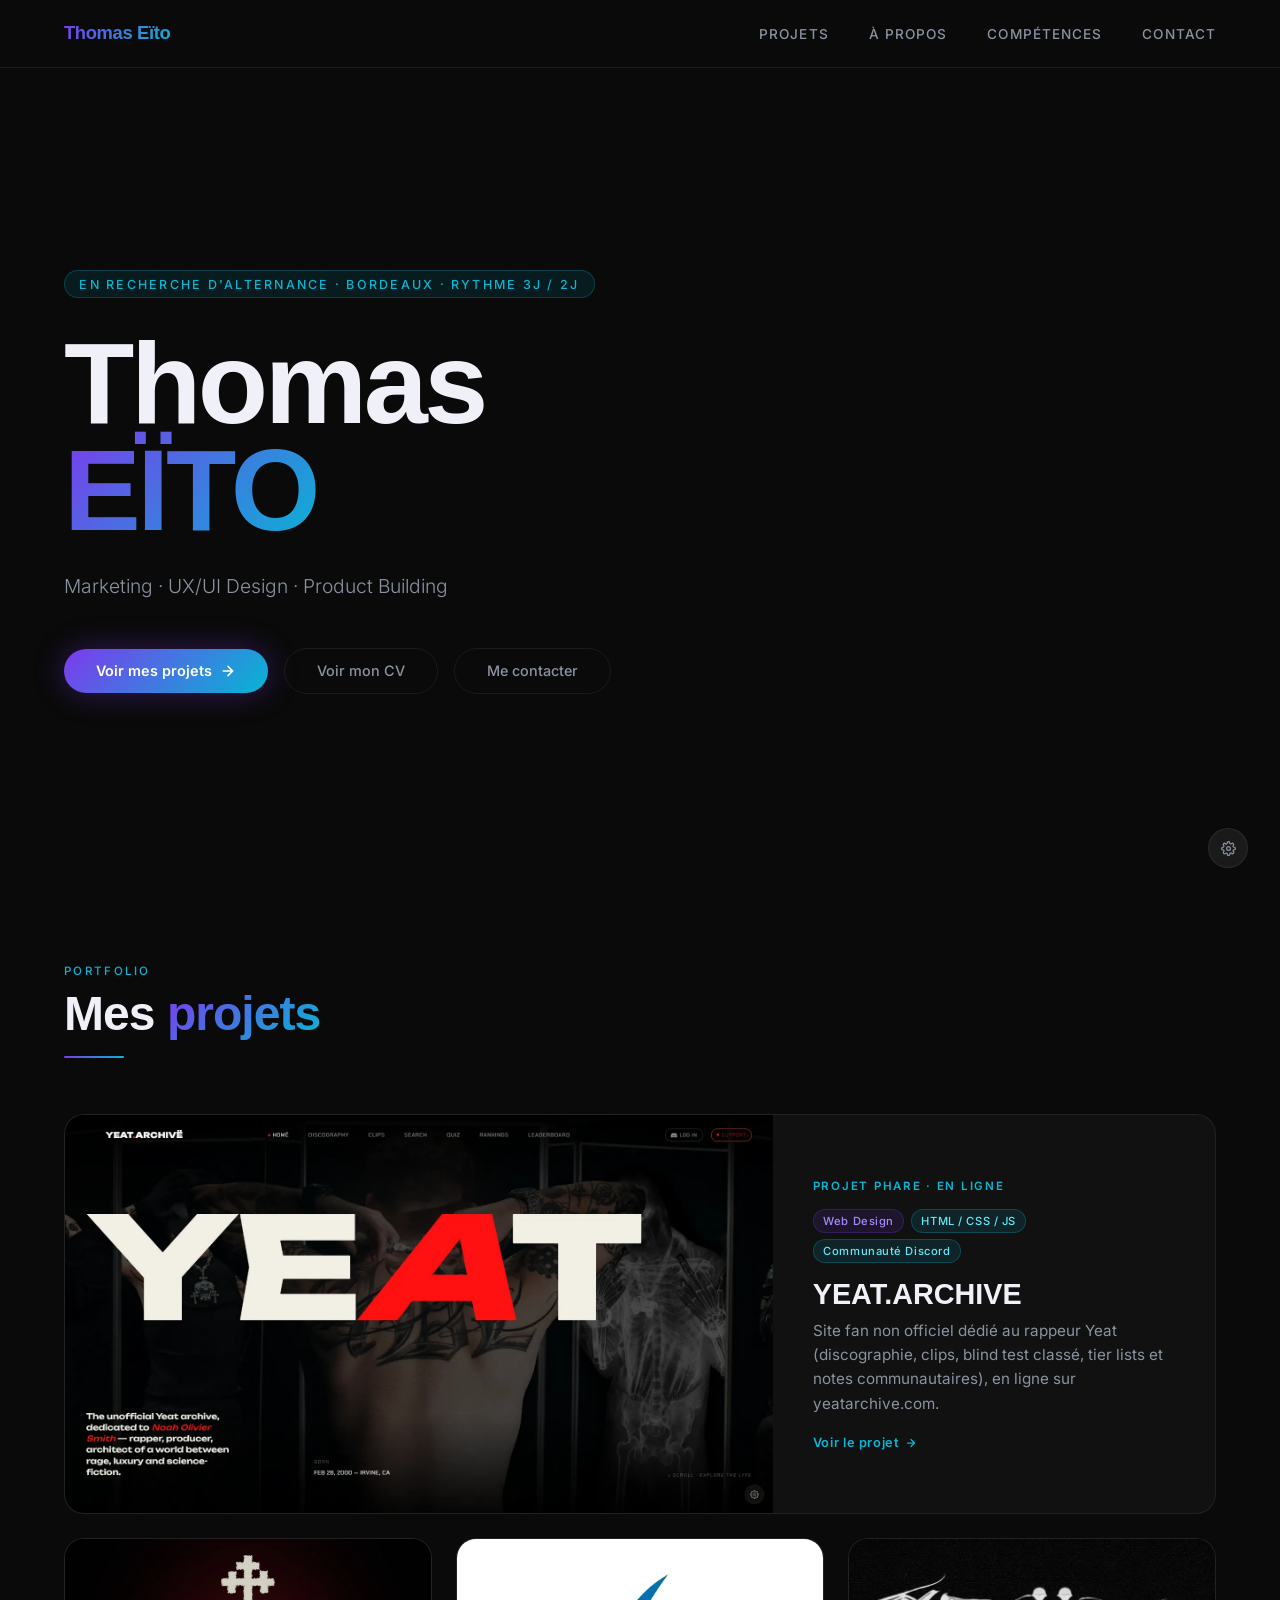
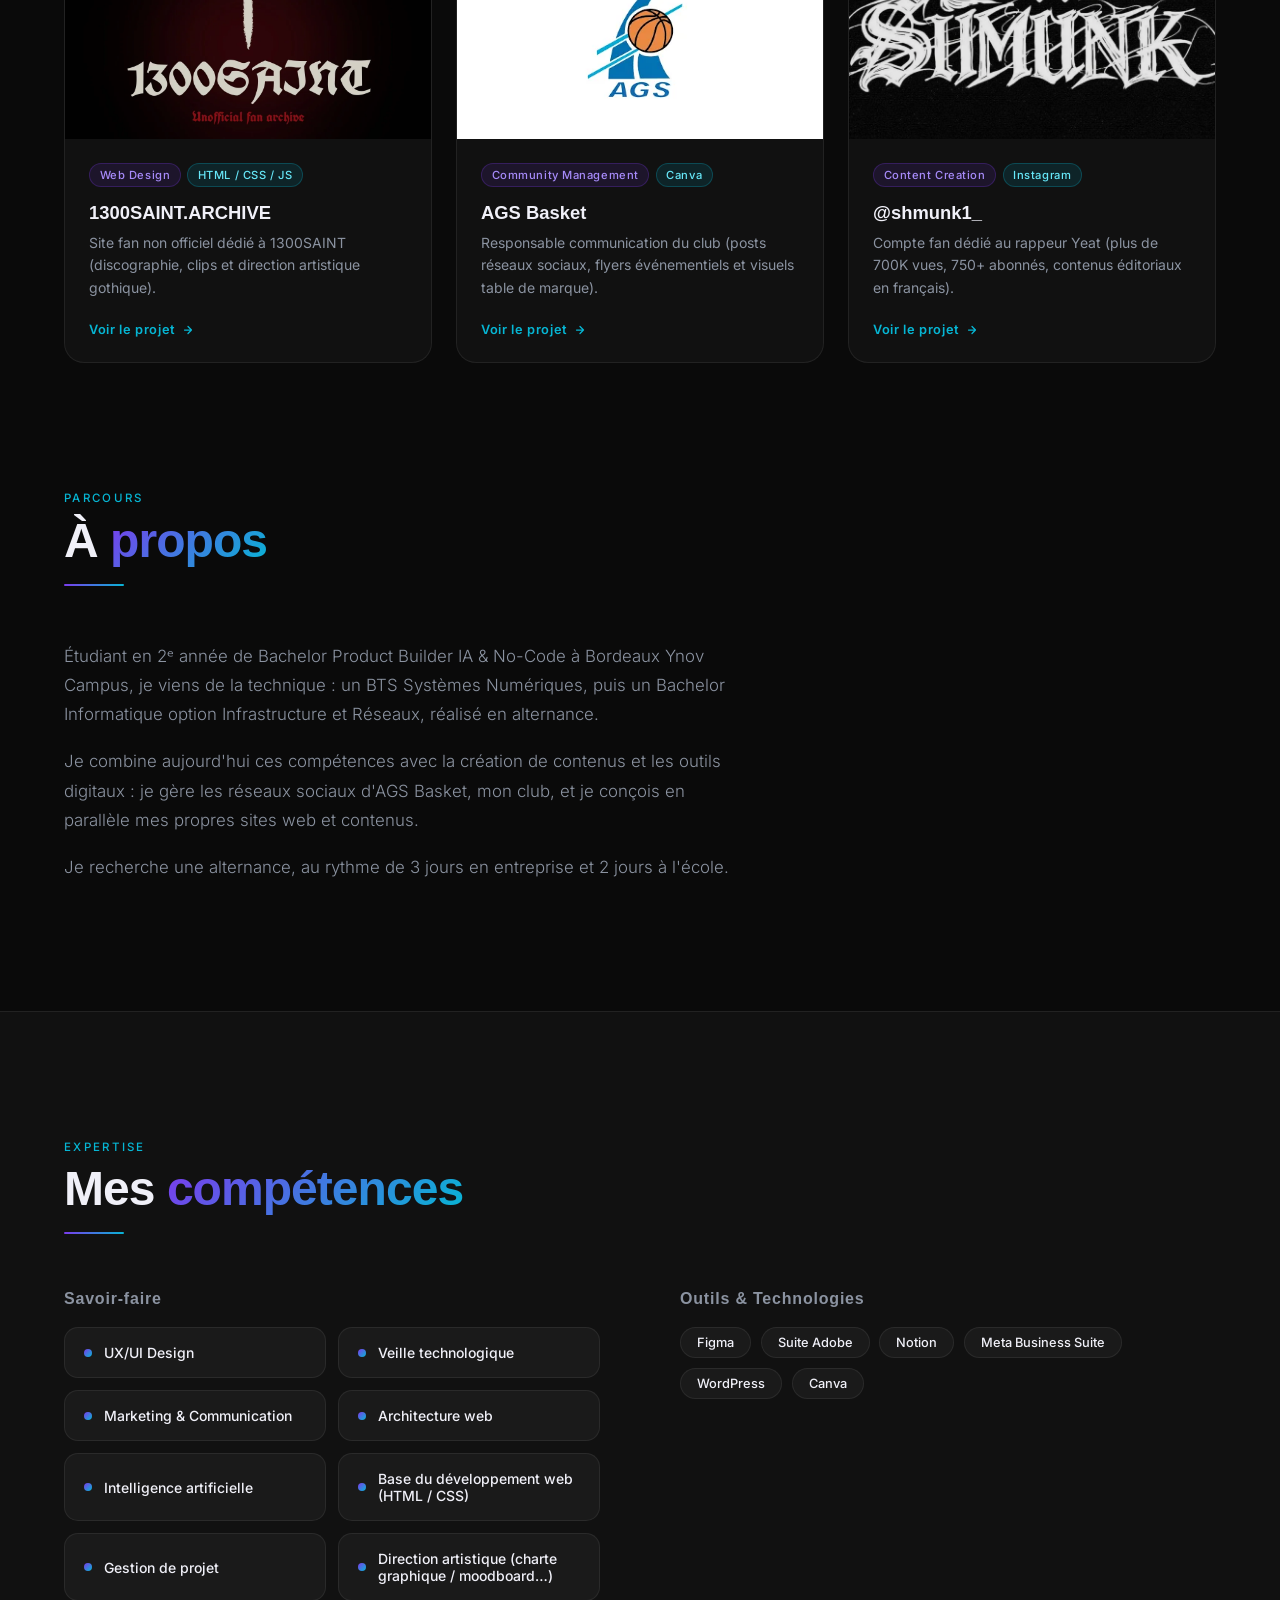
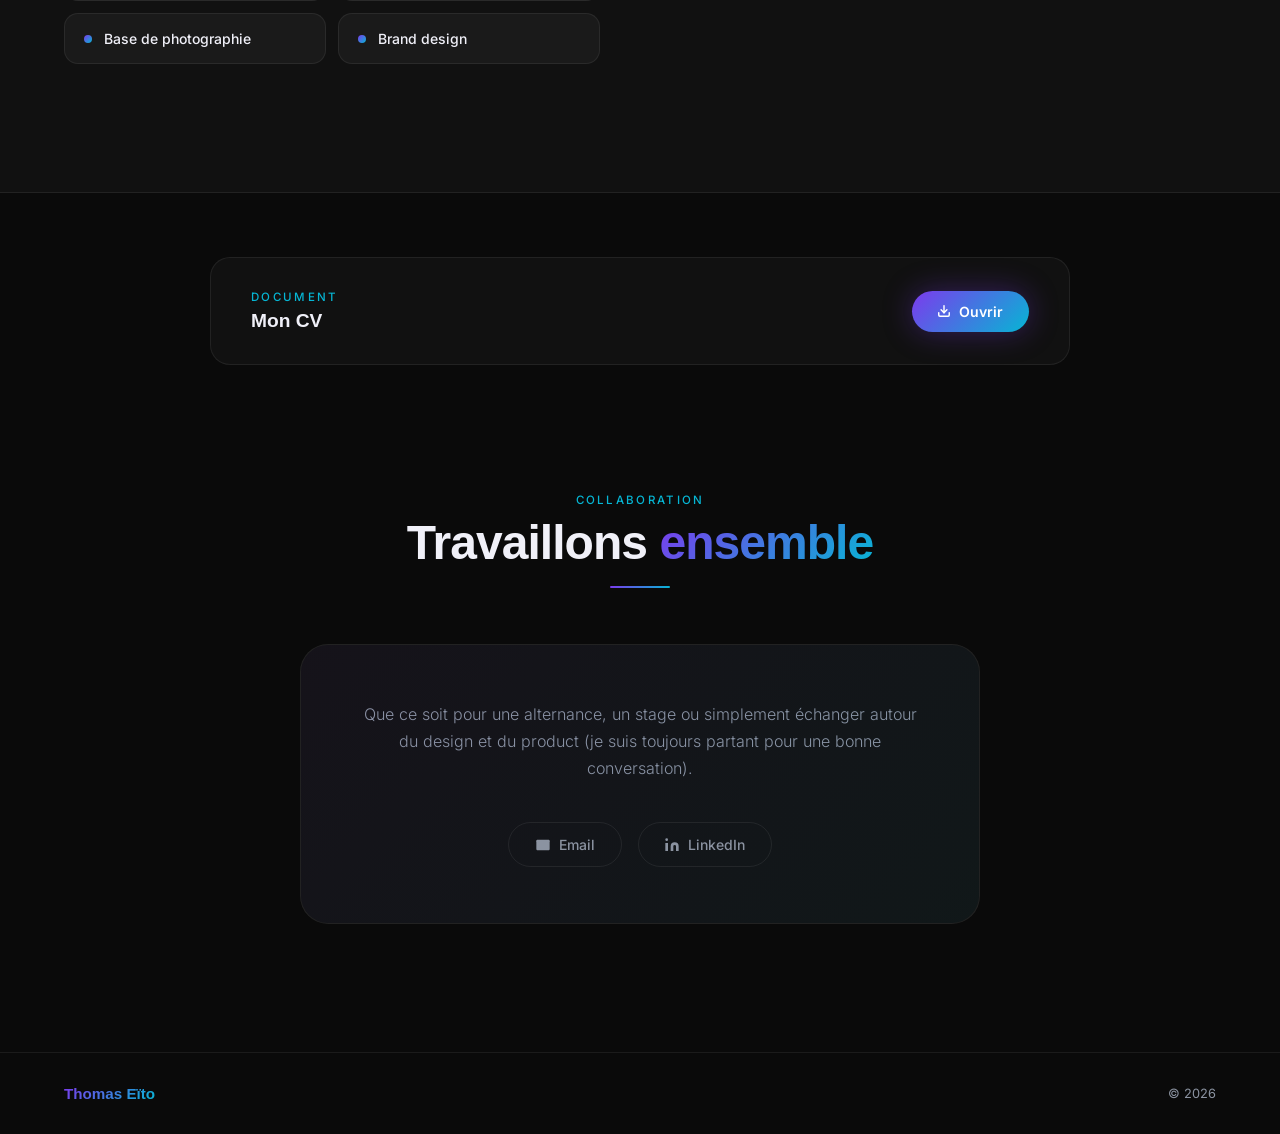
==== index.html @ 3e152b8e "Suppression du projet Studio Portraits Retire la page photographie, ses images, sa carte sur l'accue" ====
<!DOCTYPE html>
<html lang="fr">
<head>
  <meta charset="UTF-8" />
  <meta name="viewport" content="width=device-width, initial-scale=1.0" />
  <title>Thomas Eïto — Portfolio</title>
  <meta name="description" content="Portfolio de Thomas Eïto — Marketing, UX/UI Design & Product Building. Découvrez mes projets web, création de contenu et community management." />
  <link rel="canonical" href="https://shmunk1.github.io/portfolio/" />
  <meta property="og:type" content="website" />
  <meta property="og:locale" content="fr_FR" />
  <meta property="og:site_name" content="Thomas Eïto — Portfolio" />
  <meta property="og:title" content="Thomas Eïto — Portfolio" />
  <meta property="og:description" content="Portfolio de Thomas Eïto — Marketing, UX/UI Design & Product Building. Découvrez mes projets web, création de contenu et community management." />
  <meta property="og:url" content="https://shmunk1.github.io/portfolio/" />
  <meta property="og:image" content="https://shmunk1.github.io/portfolio/images/og.jpg" />
  <meta name="twitter:card" content="summary_large_image" />
  <link rel="icon" type="image/svg+xml" href="favicon.svg" />
  <link rel="stylesheet" href="css/style.css" />
  <link rel="stylesheet" href="css/home.css" />
  <script>(function(d){d.classList.add('js');try{if(JSON.parse(localStorage.getItem('portfolio-prefs')||'{}').light)d.classList.add('light')}catch(e){}})(document.documentElement)</script>
  <script src="js/main.js" defer></script>
</head>
<body>

  <nav>
    <a href="#hero" class="nav-logo">Thomas Eïto</a>
    <ul class="nav-links">
      <li><a href="#projects">Projets</a></li>
      <li><a href="#about">À propos</a></li>
      <li><a href="#skills">Compétences</a></li>
      <li><a href="#contact">Contact</a></li>
    </ul>
  </nav>

  <main>

    <!-- Hero -->
    <section id="hero">
      <div class="hero-tag">En recherche d'alternance · Bordeaux · rythme 3j / 2j</div>
      <h1 class="hero-name">Thomas<br/><span>EÏTO</span></h1>
      <p class="hero-desc">
        Marketing · UX/UI Design · Product Building
      </p>
      <div class="hero-cta">
        <a href="#projects" class="btn-primary">
          Voir mes projets
          <svg width="16" height="16" viewBox="0 0 24 24" fill="none" stroke="currentColor" stroke-width="2.5" stroke-linecap="round" stroke-linejoin="round"><path d="M5 12h14M12 5l7 7-7 7"/></svg>
        </a>
        <a href="docs/CV.pdf" target="_blank" rel="noopener" class="btn-ghost">Voir mon CV</a>
        <a href="#contact" class="btn-ghost">Me contacter</a>
      </div>
    </section>

    <!-- Projets -->
    <section id="projects">
      <div class="reveal"><p class="section-label">Portfolio</p></div>
      <div class="reveal reveal-delay-1"><h2 class="section-title">Mes <span>projets</span></h2></div>
      <div class="reveal reveal-delay-2"><div class="section-divider"></div></div>
      <div class="projects-grid">
        <div class="reveal featured">
          <div class="project-card">
            <a href="yeat-archive.html" class="card-full-link" aria-label="Voir YEAT.ARCHIVE"></a>
            <div class="project-thumb">
              <video src="images/yeat.archive/accueil.mp4?v=2" poster="images/yeat.archive/site-web.webp" width="1600" height="900" muted loop playsinline preload="none" aria-label="Démo du site YEAT.ARCHIVE"></video>
              <div class="project-overlay"></div>
            </div>
            <div class="project-body">
              <p class="featured-label">Projet phare · en ligne</p>
              <div class="project-tags">
                <span class="tag">Web Design</span>
                <span class="tag cyan">HTML / CSS / JS</span>
                <span class="tag cyan">Communauté Discord</span>
              </div>
              <h3 class="project-name">YEAT.ARCHIVE</h3>
              <p class="project-desc">Site fan non officiel dédié au rappeur Yeat (discographie, clips, blind test classé, tier lists et notes communautaires), en ligne sur yeatarchive.com.</p>
              <span class="project-link">
                Voir le projet
                <svg width="12" height="12" viewBox="0 0 24 24"><path d="M5 12h14M12 5l7 7-7 7" fill="none" stroke="currentColor" stroke-width="2.5" stroke-linecap="round" stroke-linejoin="round"/></svg>
              </span>
            </div>
          </div>
        </div>

        <div class="reveal reveal-delay-1">
          <div class="project-card">
            <a href="saint-archive.html" class="card-full-link" aria-label="Voir 1300SAINT.ARCHIVE"></a>
            <div class="project-thumb">
              <img src="images/saint.archive/site-web.webp" width="1200" height="630" alt="Aperçu du site 1300SAINT.ARCHIVE" />
              <div class="project-overlay"></div>
            </div>
            <div class="project-body">
              <div class="project-tags">
                <span class="tag">Web Design</span>
                <span class="tag cyan">HTML / CSS / JS</span>
              </div>
              <h3 class="project-name">1300SAINT.ARCHIVE</h3>
              <p class="project-desc">Site fan non officiel dédié à 1300SAINT (discographie, clips et direction artistique gothique).</p>
              <span class="project-link">
                Voir le projet
                <svg width="12" height="12" viewBox="0 0 24 24"><path d="M5 12h14M12 5l7 7-7 7" fill="none" stroke="currentColor" stroke-width="2.5" stroke-linecap="round" stroke-linejoin="round"/></svg>
              </span>
            </div>
          </div>
        </div>

        <div class="reveal reveal-delay-2">
          <div class="project-card">
            <a href="ags-basket.html" class="card-full-link" aria-label="Voir AGS Basket"></a>
            <div class="project-thumb logo">
              <img src="images/ags/logo.webp" width="225" height="225" alt="Logo du club AGS Basket" />
              <div class="project-overlay"></div>
            </div>
            <div class="project-body">
              <div class="project-tags">
                <span class="tag">Community Management</span>
                <span class="tag cyan">Canva</span>
              </div>
              <h3 class="project-name">AGS Basket</h3>
              <p class="project-desc">Responsable communication du club (posts réseaux sociaux, flyers événementiels et visuels table de marque).</p>
              <span class="project-link">
                Voir le projet
                <svg width="12" height="12" viewBox="0 0 24 24"><path d="M5 12h14M12 5l7 7-7 7" fill="none" stroke="currentColor" stroke-width="2.5" stroke-linecap="round" stroke-linejoin="round"/></svg>
              </span>
            </div>
          </div>
        </div>

        <div class="reveal reveal-delay-3">
          <div class="project-card">
            <a href="yeat-insta.html" class="card-full-link" aria-label="Voir @shmunk1_"></a>
            <div class="project-thumb">
              <img src="images/yeat-insta/logo.webp" width="758" height="758" alt="Logo du compte Instagram @shmunk1_" />
              <div class="project-overlay"></div>
            </div>
            <div class="project-body">
              <div class="project-tags">
                <span class="tag">Content Creation</span>
                <span class="tag cyan">Instagram</span>
              </div>
              <h3 class="project-name">@shmunk1_</h3>
              <p class="project-desc">Compte fan dédié au rappeur Yeat (plus de 700K vues, 750+ abonnés, contenus éditoriaux en français).</p>
              <span class="project-link">
                Voir le projet
                <svg width="12" height="12" viewBox="0 0 24 24"><path d="M5 12h14M12 5l7 7-7 7" fill="none" stroke="currentColor" stroke-width="2.5" stroke-linecap="round" stroke-linejoin="round"/></svg>
              </span>
            </div>
          </div>
        </div>

      </div>
    </section>

    <!-- À propos -->
    <section id="about">
      <div class="reveal"><p class="section-label">Parcours</p></div>
      <div class="reveal reveal-delay-1"><h2 class="section-title">À <span>propos</span></h2></div>
      <div class="reveal reveal-delay-2"><div class="section-divider"></div></div>
      <div class="about-text reveal reveal-delay-2">
        <p>Étudiant en 2ᵉ année de Bachelor Product Builder IA & No-Code à Bordeaux Ynov Campus, je viens de la technique : un BTS Systèmes Numériques, puis un Bachelor Informatique option Infrastructure et Réseaux, réalisé en alternance.</p>
        <p>Je combine aujourd'hui ces compétences avec la création de contenus et les outils digitaux : je gère les réseaux sociaux d'AGS Basket, mon club, et je conçois en parallèle mes propres sites web et contenus.</p>
        <p>Je recherche une alternance, au rythme de 3 jours en entreprise et 2 jours à l'école.</p>
      </div>
    </section>

    <!-- Compétences -->
    <section id="skills">
      <div class="reveal"><p class="section-label">Expertise</p></div>
      <div class="reveal reveal-delay-1"><h2 class="section-title">Mes <span>compétences</span></h2></div>
      <div class="reveal reveal-delay-2"><div class="section-divider"></div></div>
      <div class="skills-wrap">

        <div class="reveal reveal-delay-1">
          <p class="skills-group-title">Savoir-faire</p>
          <div class="skill-cards">
            <div class="skill-card"><div class="skill-card-dot"></div><span class="skill-card-name">UX/UI Design</span></div>
            <div class="skill-card"><div class="skill-card-dot"></div><span class="skill-card-name">Veille technologique</span></div>
            <div class="skill-card"><div class="skill-card-dot"></div><span class="skill-card-name">Marketing & Communication</span></div>
            <div class="skill-card"><div class="skill-card-dot"></div><span class="skill-card-name">Architecture web</span></div>
            <div class="skill-card"><div class="skill-card-dot"></div><span class="skill-card-name">Intelligence artificielle</span></div>
            <div class="skill-card"><div class="skill-card-dot"></div><span class="skill-card-name">Base du développement web (HTML / CSS)</span></div>
            <div class="skill-card"><div class="skill-card-dot"></div><span class="skill-card-name">Gestion de projet</span></div>
            <div class="skill-card"><div class="skill-card-dot"></div><span class="skill-card-name">Direction artistique (charte graphique / moodboard…)</span></div>
            <div class="skill-card"><div class="skill-card-dot"></div><span class="skill-card-name">Base de photographie</span></div>
            <div class="skill-card"><div class="skill-card-dot"></div><span class="skill-card-name">Brand design</span></div>
          </div>
        </div>

        <div class="reveal reveal-delay-2">
          <p class="skills-group-title">Outils & Technologies</p>
          <div class="chips">
            <span class="chip">Figma</span>
            <span class="chip">Suite Adobe</span>
            <span class="chip">Notion</span>
            <span class="chip">Meta Business Suite</span>
            <span class="chip">WordPress</span>
            <span class="chip">Canva</span>
          </div>
        </div>

      </div>
    </section>

    <!-- CV -->
    <section id="cv">
      <div class="cv-card reveal">
        <div>
          <p class="section-label">Document</p>
          <h2>Mon CV</h2>
        </div>
        <a href="docs/CV.pdf" target="_blank" rel="noopener" class="btn-primary">
          <svg width="14" height="14" viewBox="0 0 24 24" fill="none" stroke="currentColor" stroke-width="2.5" stroke-linecap="round" stroke-linejoin="round"><path d="M21 15v4a2 2 0 0 1-2 2H5a2 2 0 0 1-2-2v-4"/><polyline points="7 10 12 15 17 10"/><line x1="12" y1="15" x2="12" y2="3"/></svg>
          Ouvrir
        </a>
      </div>
    </section>

    <!-- Contact -->
    <section id="contact">
      <div class="reveal"><p class="section-label">Collaboration</p></div>
      <div class="reveal reveal-delay-1"><h2 class="section-title">Travaillons <span>ensemble</span></h2></div>
      <div class="reveal reveal-delay-2"><div class="section-divider"></div></div>
      <div class="contact-card reveal reveal-delay-3">
        <p class="contact-subtitle">
          Que ce soit pour une alternance, un stage ou simplement échanger autour du design et du product (je suis toujours partant pour une bonne conversation).
        </p>
        <div class="contact-links">
          <a href="mailto:thomaseito@hotmail.com" class="contact-link">
            <svg viewBox="0 0 24 24"><path d="M4 4h16c1.1 0 2 .9 2 2v12c0 1.1-.9 2-2 2H4c-1.1 0-2-.9-2-2V6c0-1.1.9-2 2-2z"/><polyline points="22,6 12,13 2,6" fill="none" stroke="currentColor" stroke-width="1.5"/></svg>
            Email
          </a>
          <a href="https://www.linkedin.com/in/thomas-e%C3%AFto-2b0ab3396/" target="_blank" class="contact-link">
            <svg viewBox="0 0 24 24"><path d="M16 8a6 6 0 016 6v7h-4v-7a2 2 0 00-2-2 2 2 0 00-2 2v7h-4v-7a6 6 0 016-6zM2 9h4v12H2z"/><circle cx="4" cy="4" r="2"/></svg>
            LinkedIn
          </a>
        </div>
      </div>
    </section>

  </main>

  <footer>
    <span class="footer-logo">Thomas Eïto</span>
    <p>© 2026</p>
  </footer>

</body>
</html>
---- css/style.css ----
/* Styles partagés par toutes les pages */

@font-face { font-family: 'Inter'; src: url(../fonts/inter-latin.woff2) format('woff2'); font-weight: 100 900; font-display: swap; }
@font-face { font-family: 'Syne'; src: url(../fonts/syne-latin.woff2) format('woff2'); font-weight: 400 800; font-display: swap; }

/* ── Base ─────────────────────────────────────── */
*, *::before, *::after { box-sizing: border-box; margin: 0; padding: 0; }

:root {
  --bg:      #0a0a0a;
  --surface: #111111;
  --surface2:#1a1a1a;
  --border:  rgba(255,255,255,0.07);
  --text:    #f0f0f8;
  --muted:   #8b93a1;
  --accent1: #7c3aed;
  --accent2: #06b6d4;
  --tag1:    #a78bfa;
  --tag2:    #67e8f9;
  --grad:    linear-gradient(135deg, #7c3aed, #06b6d4);
}
html.light {
  --bg: #f4f4fc; --surface: #ffffff; --surface2: #ebebf5;
  --border: rgba(0,0,0,0.09); --text: #0d0d1a; --muted: #5a6272;
  --accent2: #0e7490; --tag1: #6d28d9; --tag2: #0e7490;
}

html { scroll-behavior: smooth; }
body {
  font-family: 'Inter', sans-serif;
  background: var(--bg);
  color: var(--text);
  overflow-x: hidden;
  animation: pageIn 0.4s cubic-bezier(0.23,1,0.32,1) both;
}
main { position: relative; z-index: 1; }
:focus-visible { outline: 2px solid var(--accent2); outline-offset: 3px; }

.nav-logo, .footer-logo, .stat-value, .hero-name span, .section-title span, .project-title span {
  background: var(--grad); -webkit-background-clip: text;
  -webkit-text-fill-color: transparent; background-clip: text;
}

/* ── Curseur personnalisé (souris uniquement, activé par main.js) ── */
html.cursor-on, html.cursor-on * { cursor: none !important; }
#cursor { position: fixed; top: 0; left: 0; z-index: 9999; pointer-events: none; mix-blend-mode: difference; }
#cursor .dot { width: 8px; height: 8px; background: #fff; border-radius: 50%; position: absolute; transform: translate(-50%,-50%); }
#cursor .ring { width: 36px; height: 36px; border: 1.5px solid rgba(255,255,255,0.6); border-radius: 50%; position: absolute; transform: translate(-50%,-50%); transition: width .3s, height .3s, opacity .3s; }
body.cursor-hover #cursor .ring { width: 56px; height: 56px; opacity: 0.5; }
html.light #cursor { mix-blend-mode: normal; }
html.light #cursor .dot { background: #0d0d1a; }
html.light #cursor .ring { border-color: rgba(0,0,0,0.45); }

/* ── Nav ──────────────────────────────────────── */
nav {
  position: fixed; top: 0; left: 0; right: 0; z-index: 100;
  display: flex; align-items: center; justify-content: space-between;
  padding: 1.4rem 4rem;
  backdrop-filter: blur(20px);
  background: rgba(10,10,10,0.7);
  border-bottom: 1px solid var(--border);
  transition: padding 0.3s ease;
}
html.light nav { background: rgba(244,244,252,0.75); }
.nav-logo { font-family: 'Syne', sans-serif; font-weight: 800; font-size: 1.15rem; letter-spacing: -0.02em; text-decoration: none; }

/* ── Tags ─────────────────────────────────────── */
.tag {
  font-size: 0.7rem; font-weight: 500; letter-spacing: 0.05em;
  padding: 0.3rem 0.7rem; border-radius: 99px;
  background: rgba(124,58,237,0.12);
  border: 1px solid rgba(124,58,237,0.25);
  color: var(--tag1);
}
.tag.cyan { background: rgba(6,182,212,0.12); border-color: rgba(6,182,212,0.25); color: var(--tag2); }

/* ── Bouton principal ─────────────────────────── */
.btn-primary {
  display: inline-flex; align-items: center; gap: 0.5rem;
  padding: 0.85rem 2rem;
  background: var(--grad);
  border: none; border-radius: 99px;
  font-family: 'Inter', sans-serif; font-size: 0.9rem; font-weight: 600;
  color: #fff; text-decoration: none;
  transition: transform 0.25s ease, box-shadow 0.25s ease;
  box-shadow: 0 0 30px rgba(124,58,237,0.35);
}
.btn-primary:hover { transform: translateY(-2px); box-shadow: 0 8px 40px rgba(124,58,237,0.5); }

/* ── Footer ───────────────────────────────────── */
footer {
  padding: 2rem 4rem;
  border-top: 1px solid var(--border);
  display: flex; align-items: center; justify-content: space-between;
  position: relative; z-index: 1;
}
footer p { font-size: 0.8rem; color: var(--muted); }
.footer-logo { font-family: 'Syne', sans-serif; font-weight: 800; font-size: 0.95rem; }

/* ── Apparition au scroll (seulement si le JS tourne) ── */
.js .reveal {
  opacity: 0; transform: translateY(30px);
  transition: opacity 0.7s ease, transform 0.7s cubic-bezier(0.23,1,0.32,1);
}
.js .reveal.visible { opacity: 1; transform: none; }
.reveal-delay-1 { transition-delay: 0.1s; }
.reveal-delay-2 { transition-delay: 0.2s; }
.reveal-delay-3 { transition-delay: 0.3s; }
.reveal-delay-4 { transition-delay: 0.4s; }

/* ── Boutons flottants ────────────────────────── */
#settings-btn, #back-top {
  position: fixed; bottom: 2rem; z-index: 500;
  width: 40px; height: 40px;
  background: var(--surface2); border: 1px solid var(--border); border-radius: 50%;
  display: flex; align-items: center; justify-content: center;
  color: var(--muted);
}
#settings-btn { right: 2rem; transition: border-color 0.25s, transform 0.3s; }
#settings-btn:hover { border-color: rgba(124,58,237,0.5); color: var(--text); transform: rotate(45deg); }
#back-top { left: 2rem; opacity: 0; pointer-events: none; transition: opacity 0.3s, transform 0.3s, border-color 0.25s, color 0.25s; }
#back-top.visible { opacity: 1; pointer-events: auto; }
#back-top:hover { border-color: rgba(124,58,237,0.5); color: var(--text); transform: translateY(-3px); }

/* ── Panneau de préférences ───────────────────── */
#settings-panel { position: fixed; bottom: 5.5rem; right: 2rem; z-index: 500; background: var(--surface); border: 1px solid var(--border); border-radius: 16px; padding: 1.2rem 1.4rem; width: 220px; display: none; backdrop-filter: blur(20px); box-shadow: 0 20px 60px rgba(0,0,0,0.5); }
#settings-panel.open { display: block; }
.settings-title { font-family: 'Syne', sans-serif; font-size: 0.75rem; font-weight: 700; letter-spacing: 0.1em; text-transform: uppercase; color: var(--muted); margin-bottom: 1rem; }
.settings-row { display: flex; align-items: center; justify-content: space-between; margin-bottom: 1rem; font-size: 0.82rem; color: var(--text); }
.settings-row:last-child { margin-bottom: 0; }
.toggle { position: relative; display: inline-block; width: 36px; height: 20px; flex-shrink: 0; }
.toggle input { position: absolute; opacity: 0; width: 100%; height: 100%; }
.toggle input:focus-visible + .toggle-slider { outline: 2px solid var(--accent2); outline-offset: 3px; }
.toggle-slider { position: absolute; inset: 0; background: var(--surface2); border: 1px solid var(--border); border-radius: 99px; transition: background 0.25s; pointer-events: none; }
.toggle-slider::before { content: ''; position: absolute; width: 14px; height: 14px; left: 2px; top: 2px; background: var(--muted); border-radius: 50%; transition: transform 0.25s, background 0.25s; }
.toggle input:checked + .toggle-slider { background: rgba(124,58,237,0.2); border-color: rgba(124,58,237,0.4); }
.toggle input:checked + .toggle-slider::before { transform: translateX(16px); background: var(--accent1); }

/* ── Transition entre pages ───────────────────── */
@keyframes pageIn { from { opacity: 0; } to { opacity: 1; } }
body.page-out { opacity: 0 !important; transition: opacity 0.22s ease !important; animation: none !important; }

/* ── Responsive ───────────────────────────────── */
@media (max-width: 768px) {
  nav { padding: 1.2rem 1.5rem; }
  footer { flex-direction: column; gap: 0.5rem; text-align: center; padding: 1.5rem; }
  #settings-btn { right: 1rem; bottom: 1rem; }
  #back-top { left: 1rem; bottom: 1rem; }
  #settings-panel { right: 1rem; bottom: 4.5rem; }
}

/* ── Animations réduites ──────────────────────── */
@media (prefers-reduced-motion: reduce) {
  html { scroll-behavior: auto; }
  *, *::before, *::after { animation-duration: 0.01ms !important; animation-iteration-count: 1 !important; transition-duration: 0.01ms !important; transition-delay: 0s !important; }
  .js .reveal { opacity: 1; transform: none; }
}
---- css/home.css ----
/* Page d'accueil */

nav.scrolled { padding: 1rem 4rem; }
.nav-links { display: flex; gap: 2.5rem; list-style: none; }
.nav-links a {
  font-size: 0.85rem; font-weight: 500; letter-spacing: 0.08em;
  text-transform: uppercase; color: var(--muted);
  text-decoration: none; position: relative;
  transition: color 0.3s ease;
}
.nav-links a::after {
  content: ''; position: absolute; bottom: -4px; left: 0;
  width: 0; height: 1.5px;
  background: var(--grad);
  transition: width 0.3s ease;
}
.nav-links a:hover { color: var(--text); }
.nav-links a:hover::after { width: 100%; }

section { position: relative; z-index: 1; scroll-margin-top: 4rem; }

/* ── Hero ─────────────────────────────────────── */
#hero {
  min-height: 100vh;
  display: flex; flex-direction: column;
  justify-content: center; align-items: flex-start;
  padding: 8rem 4rem 4rem;
}
.hero-tag {
  font-size: 0.78rem; font-weight: 500;
  letter-spacing: 0.18em; text-transform: uppercase;
  color: var(--accent2);
  background: rgba(6,182,212,0.1);
  border: 1px solid rgba(6,182,212,0.25);
  padding: 0.35rem 0.9rem; border-radius: 99px;
  margin-bottom: 2rem;
  opacity: 0; transform: translateY(20px);
  animation: fadeUp 0.7s 0.2s ease forwards;
}
.hero-name {
  font-family: 'Syne', sans-serif;
  font-size: clamp(3.5rem, 9vw, 8rem);
  font-weight: 800; line-height: 0.93; letter-spacing: -0.03em;
  margin-bottom: 1.6rem;
  opacity: 0; transform: translateY(30px);
  animation: fadeUp 0.8s 0.35s ease forwards;
}
.hero-desc {
  font-size: clamp(1rem, 1.8vw, 1.2rem);
  color: var(--muted); font-weight: 300;
  max-width: 500px; line-height: 1.7;
  margin-bottom: 2.8rem;
  opacity: 0; transform: translateY(20px);
  animation: fadeUp 0.8s 0.5s ease forwards;
}
.hero-cta {
  display: flex; flex-wrap: wrap; gap: 1rem; align-items: center;
  opacity: 0; transform: translateY(20px);
  animation: fadeUp 0.8s 0.65s ease forwards;
}
.btn-ghost {
  display: inline-flex; align-items: center; gap: 0.5rem;
  padding: 0.85rem 2rem;
  background: transparent;
  border: 1px solid var(--border); border-radius: 99px;
  font-family: 'Inter', sans-serif; font-size: 0.9rem; font-weight: 500;
  color: var(--muted); text-decoration: none;
  transition: border-color 0.25s ease, color 0.25s ease;
}
.btn-ghost:hover { border-color: rgba(127,127,127,0.5); color: var(--text); }
@keyframes fadeUp { to { opacity: 1; transform: translateY(0); } }

/* ── Titres de section ────────────────────────── */
.section-label {
  font-size: 0.72rem; font-weight: 500;
  letter-spacing: 0.2em; text-transform: uppercase;
  color: var(--accent2); margin-bottom: 0.6rem;
}
.section-title {
  font-family: 'Syne', sans-serif;
  font-size: clamp(2rem, 4vw, 3rem);
  font-weight: 800; letter-spacing: -0.02em; line-height: 1.1;
  margin-bottom: 1rem;
}
.section-divider {
  width: 60px; height: 2px;
  background: var(--grad); border-radius: 99px;
  margin-bottom: 3.5rem;
}

/* ── À propos ─────────────────────────────────── */
#about { padding: 0 4rem 8rem; }
.about-text { max-width: 680px; display: grid; gap: 1.1rem; }
.about-text p { font-size: 1.05rem; color: var(--muted); line-height: 1.75; font-weight: 300; }

/* ── Projets ──────────────────────────────────── */
#projects { padding: 4rem 4rem 8rem; }
.projects-grid {
  display: grid;
  grid-template-columns: repeat(auto-fill, minmax(min(340px, 100%), 1fr));
  gap: 1.5rem;
}
.project-card {
  position: relative; height: 100%;
  background: var(--surface);
  border: 1px solid var(--border);
  border-radius: 20px;
  overflow: hidden;
  transition: transform 0.35s ease, box-shadow 0.35s ease, border-color 0.35s ease;
}
.project-card:hover {
  transform: translateY(-6px);
  box-shadow: 0 20px 60px rgba(0,0,0,0.5);
  border-color: rgba(124,58,237,0.3);
}
/* Projet phare : pleine largeur, vidéo à gauche */
.featured { grid-column: 1 / -1; }
.featured .project-card { display: grid; grid-template-columns: 1.6fr 1fr; }
.featured .project-thumb { height: auto; aspect-ratio: 16 / 9; }
.featured .project-thumb video { width: 100%; height: 100%; object-fit: cover; display: block; }
.featured .project-body { padding: 2.5rem; display: flex; flex-direction: column; justify-content: center; }
.featured .project-name { font-size: 1.8rem; }
.featured .project-desc { font-size: 0.95rem; }
.featured-label { font-size: 0.72rem; font-weight: 600; letter-spacing: 0.15em; text-transform: uppercase; color: var(--accent2); margin-bottom: 1rem; }
@media (max-width: 900px) {
  .featured .project-card { grid-template-columns: 1fr; }
  .featured .project-body { padding: 1.5rem; }
  .featured .project-name { font-size: 1.4rem; }
}
.project-thumb { height: 200px; position: relative; overflow: hidden; background: #0a0a0a; }
.project-thumb img {
  width: 100%; height: 100%; object-fit: cover; display: block;
  opacity: 0.9; transition: transform 0.5s ease;
}
.project-card:hover .project-thumb img { transform: scale(1.05); }
.project-thumb.top img { object-position: top; }
.project-thumb.logo { background: #fff; display: flex; align-items: center; justify-content: center; padding: 2rem; }
.project-thumb.logo img { width: 55%; height: auto; object-fit: contain; opacity: 1; }
.project-overlay {
  position: absolute; inset: 0;
  background: var(--grad); opacity: 0;
  transition: opacity 0.35s ease;
  mix-blend-mode: overlay;
}
.project-card:hover .project-overlay { opacity: 0.25; }
.project-body { padding: 1.5rem; }
.project-tags { display: flex; flex-wrap: wrap; gap: 0.4rem; margin-bottom: 0.9rem; }
.project-tags .tag { padding: 0.25rem 0.6rem; }
.project-name { font-family: 'Syne', sans-serif; font-size: 1.15rem; font-weight: 700; margin-bottom: 0.5rem; }
.project-desc { font-size: 0.875rem; color: var(--muted); line-height: 1.6; margin-bottom: 1.2rem; }
.card-full-link { position: absolute; inset: 0; z-index: 2; border-radius: 20px; }
.project-link {
  font-size: 0.8rem; font-weight: 600; letter-spacing: 0.05em;
  color: var(--accent2);
  display: inline-flex; align-items: center; gap: 0.35rem;
  transition: gap 0.2s ease;
}
.project-card:hover .project-link { gap: 0.6rem; }

/* ── Compétences ──────────────────────────────── */
#skills {
  padding: 8rem 4rem;
  background: var(--surface);
  border-top: 1px solid var(--border);
  border-bottom: 1px solid var(--border);
}
.skills-wrap { display: grid; grid-template-columns: 1fr 1fr; gap: 5rem; }
.skills-group-title {
  font-family: 'Syne', sans-serif; font-size: 1rem; font-weight: 700;
  margin-bottom: 1.2rem; color: var(--muted); letter-spacing: 0.05em;
}
.skill-cards { display: grid; grid-template-columns: 1fr 1fr; gap: 0.75rem; }
.skill-card {
  background: var(--surface2);
  border: 1px solid var(--border);
  border-radius: 14px;
  padding: 1rem 1.2rem;
  display: flex; align-items: center; gap: 0.75rem;
  transition: border-color 0.25s, background 0.25s, transform 0.25s;
}
.skill-card:hover {
  border-color: rgba(124,58,237,0.4);
  background: rgba(124,58,237,0.06);
  transform: translateY(-2px);
}
.skill-card-dot { width: 8px; height: 8px; border-radius: 50%; flex-shrink: 0; background: var(--grad); }
.skill-card-name { font-size: 0.875rem; font-weight: 500; color: var(--text); }
.chips { display: flex; flex-wrap: wrap; gap: 0.6rem; }
.chip {
  font-size: 0.8rem; font-weight: 500;
  padding: 0.45rem 1rem; border-radius: 99px;
  background: var(--surface2);
  border: 1px solid var(--border);
  color: var(--text);
  transition: border-color 0.25s, background 0.25s;
}
.chip:hover { border-color: rgba(124,58,237,0.5); background: rgba(124,58,237,0.08); }

/* ── CV ───────────────────────────────────────── */
#cv { padding: 4rem 4rem 0; }
.cv-card {
  display: flex; align-items: center; justify-content: space-between; gap: 1.5rem;
  background: var(--surface);
  border: 1px solid var(--border);
  border-radius: 20px;
  padding: 2rem 2.5rem;
  max-width: 860px; margin: 0 auto;
}
.cv-card .section-label { margin-bottom: 0.4rem; }
.cv-card h2 { font-family: 'Syne', sans-serif; font-size: 1.2rem; font-weight: 700; }
.cv-card .btn-primary { padding: 0.75rem 1.6rem; font-size: 0.88rem; flex-shrink: 0; }

/* ── Contact ──────────────────────────────────── */
#contact {
  padding: 8rem 4rem;
  display: flex; flex-direction: column;
  align-items: center; text-align: center;
}
#contact .section-divider { margin-left: auto; margin-right: auto; }
.contact-card {
  max-width: 680px; width: 100%;
  background: var(--surface);
  border: 1px solid var(--border);
  border-radius: 28px;
  padding: 3.5rem;
  position: relative; overflow: hidden;
}
.contact-card::before {
  content: '';
  position: absolute; inset: 0;
  background: var(--grad); opacity: 0.04;
  pointer-events: none;
}
.contact-subtitle { color: var(--muted); font-size: 1rem; line-height: 1.7; margin-bottom: 2.5rem; font-weight: 300; }
.contact-links { display: flex; gap: 1rem; justify-content: center; flex-wrap: wrap; }
.contact-link {
  display: inline-flex; align-items: center; gap: 0.5rem;
  padding: 0.8rem 1.6rem;
  border-radius: 99px;
  border: 1px solid var(--border);
  font-size: 0.875rem; font-weight: 500;
  color: var(--muted); text-decoration: none;
  position: relative;
  transition: border-color 0.3s, color 0.3s, background 0.3s;
}
.contact-link:hover {
  border-color: rgba(124,58,237,0.5);
  color: var(--text);
  background: rgba(124,58,237,0.07);
}
.contact-link svg { width: 16px; height: 16px; fill: currentColor; flex-shrink: 0; }

/* ── Responsive ───────────────────────────────── */
@media (max-width: 768px) {
  nav, nav.scrolled { flex-wrap: wrap; gap: 0.6rem; padding: 0.9rem 1.5rem; }
  .nav-links { width: 100%; justify-content: space-between; gap: 0.5rem; }
  .nav-links a { font-size: 0.75rem; letter-spacing: 0; text-transform: none; }
  .hero-name { font-size: 13vw; }
  .section-title { font-size: min(7.5vw, 2.4rem); }
  section { scroll-margin-top: 6rem; }
  #hero, #about, #projects, #skills, #cv, #contact { padding-left: 1.5rem; padding-right: 1.5rem; }
  .skills-wrap { grid-template-columns: 1fr; gap: 3rem; }
  .cv-card { flex-direction: column; align-items: flex-start; padding: 1.5rem; }
  .contact-card { padding: 2rem; }
}
@media (max-width: 480px) {
  .skill-cards { grid-template-columns: 1fr; }
}
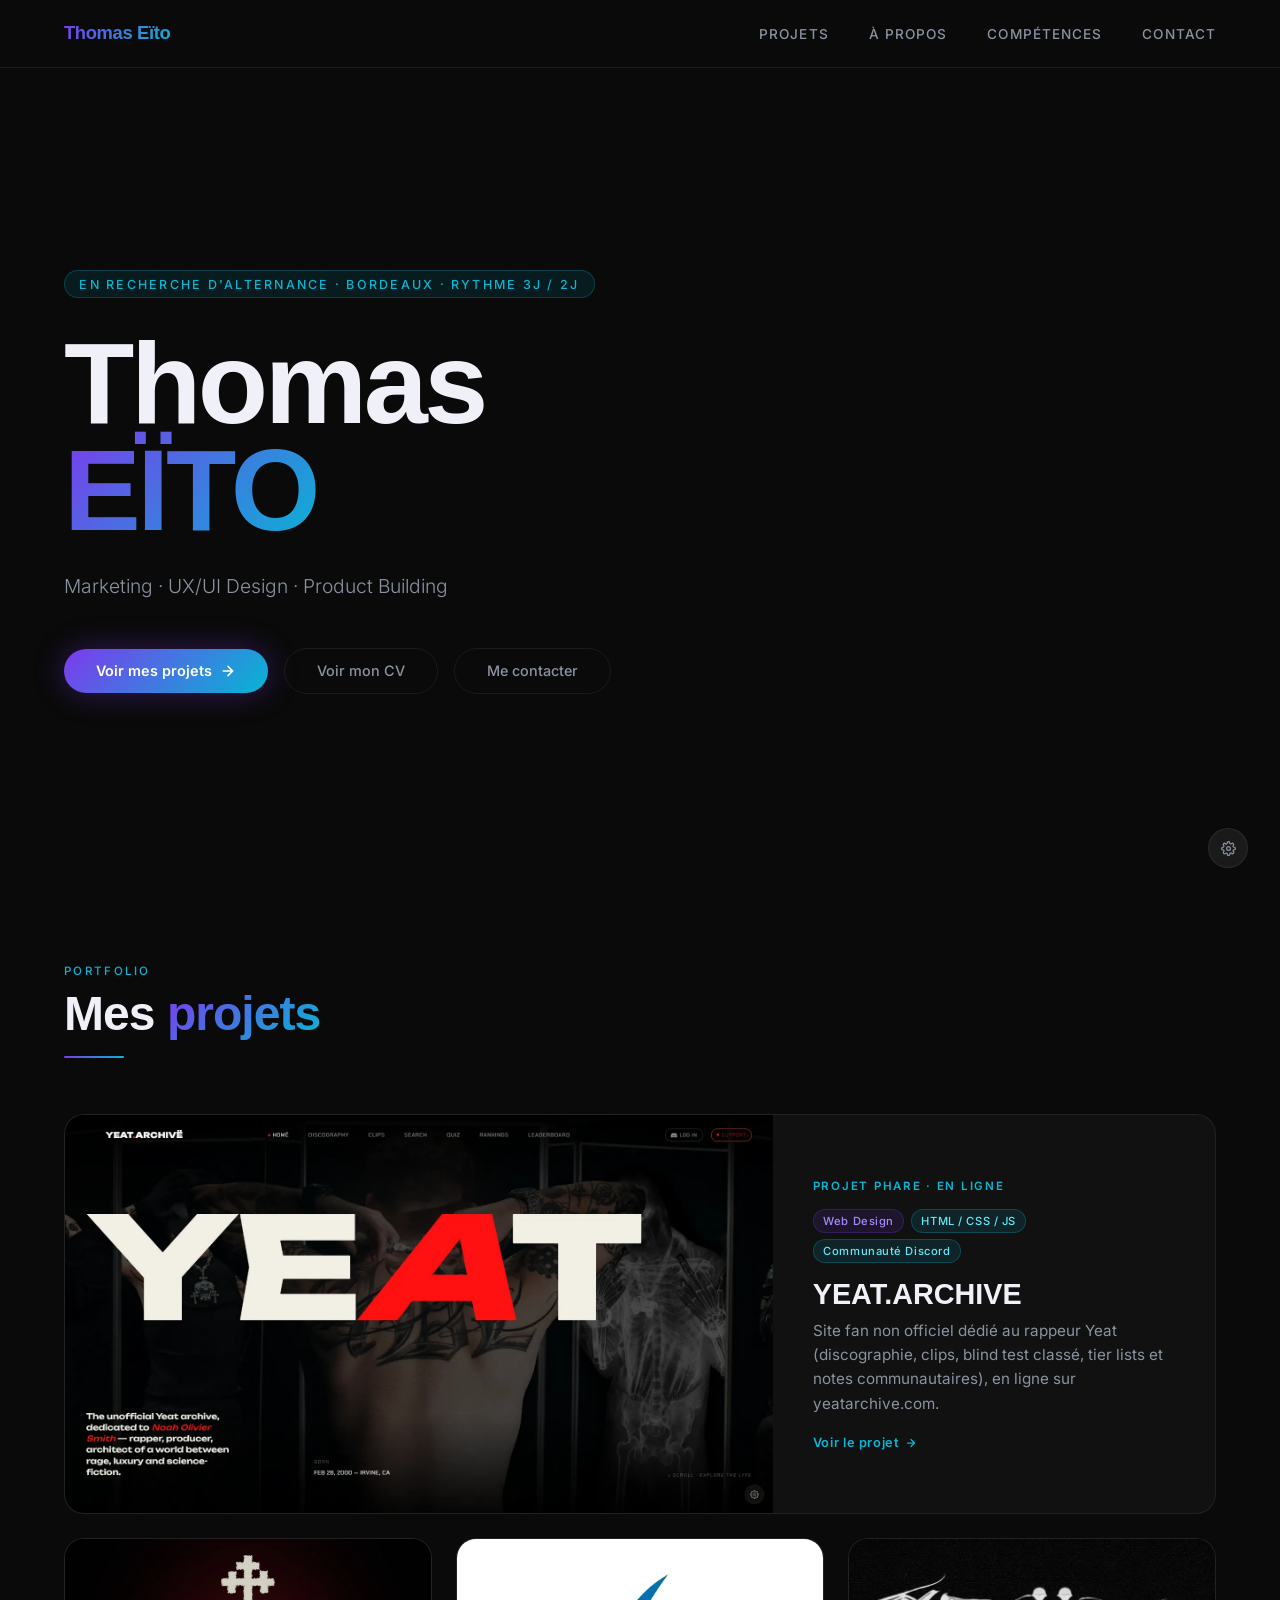
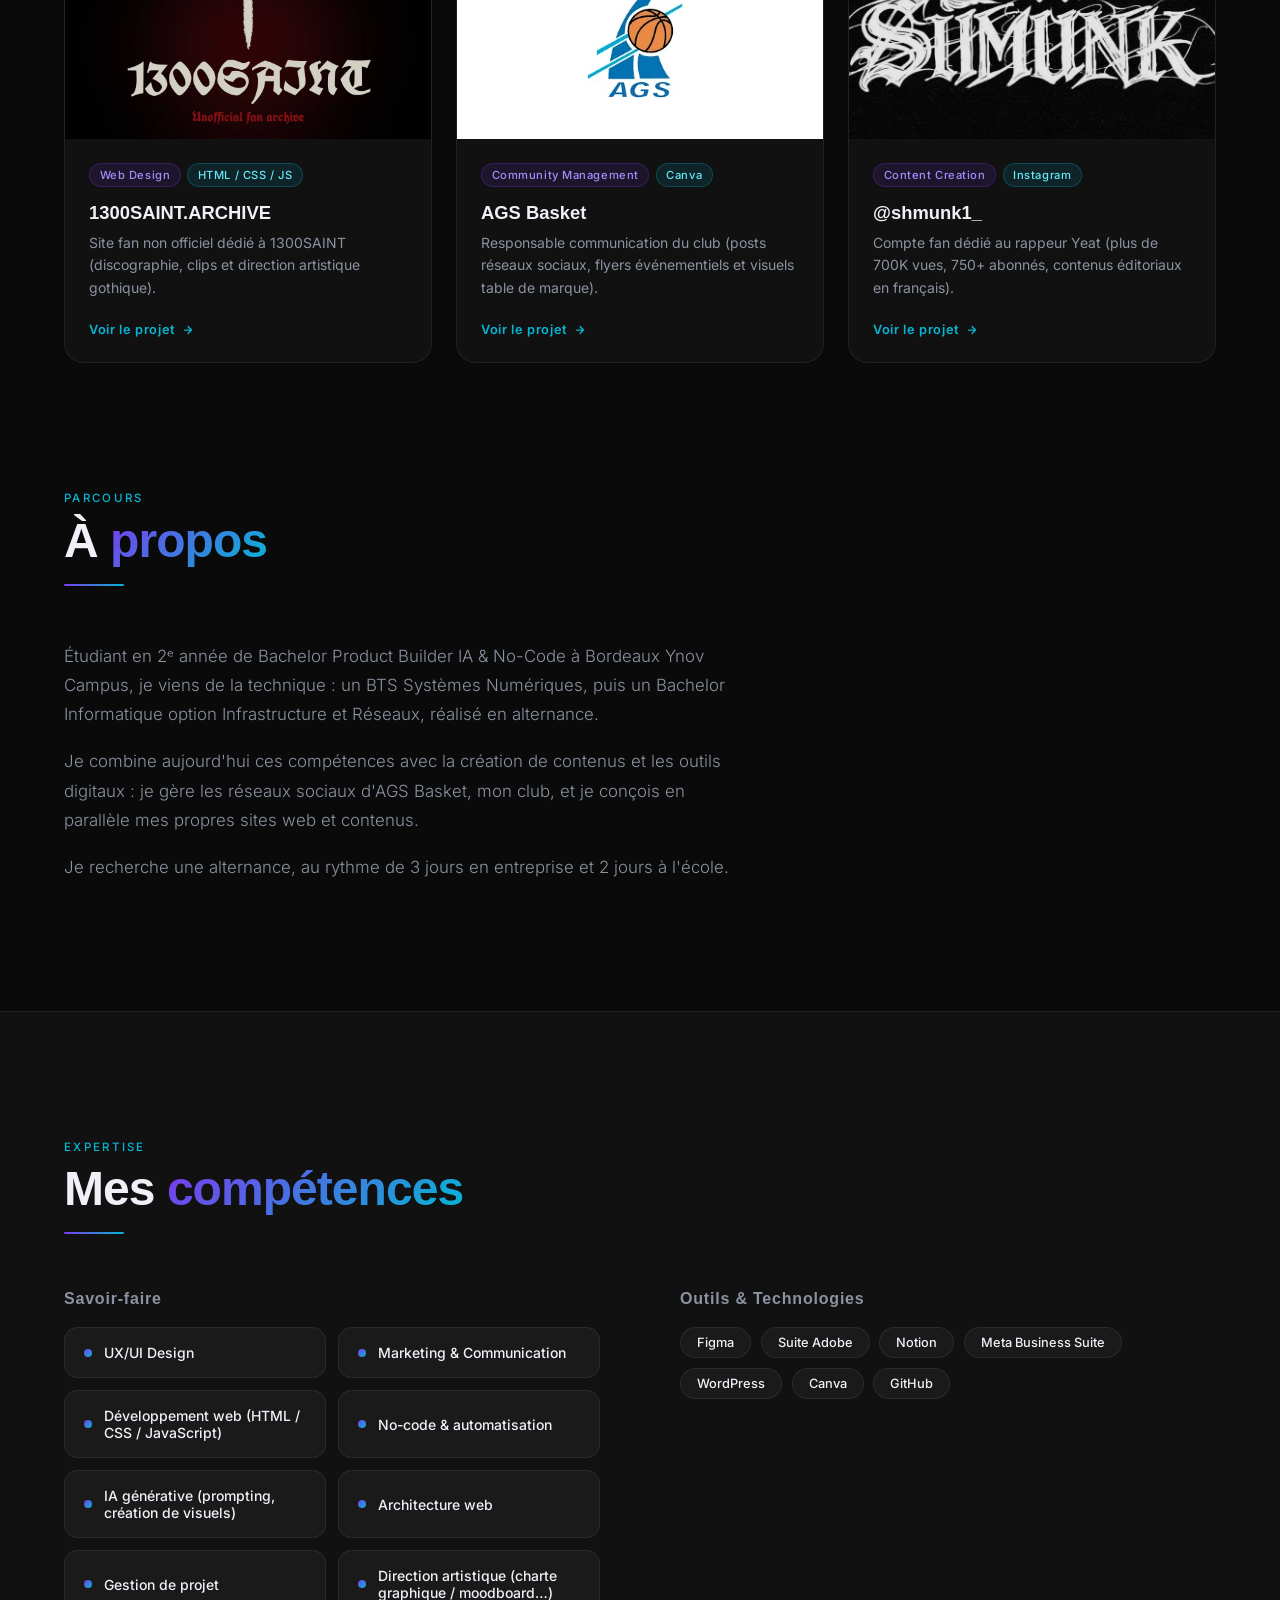
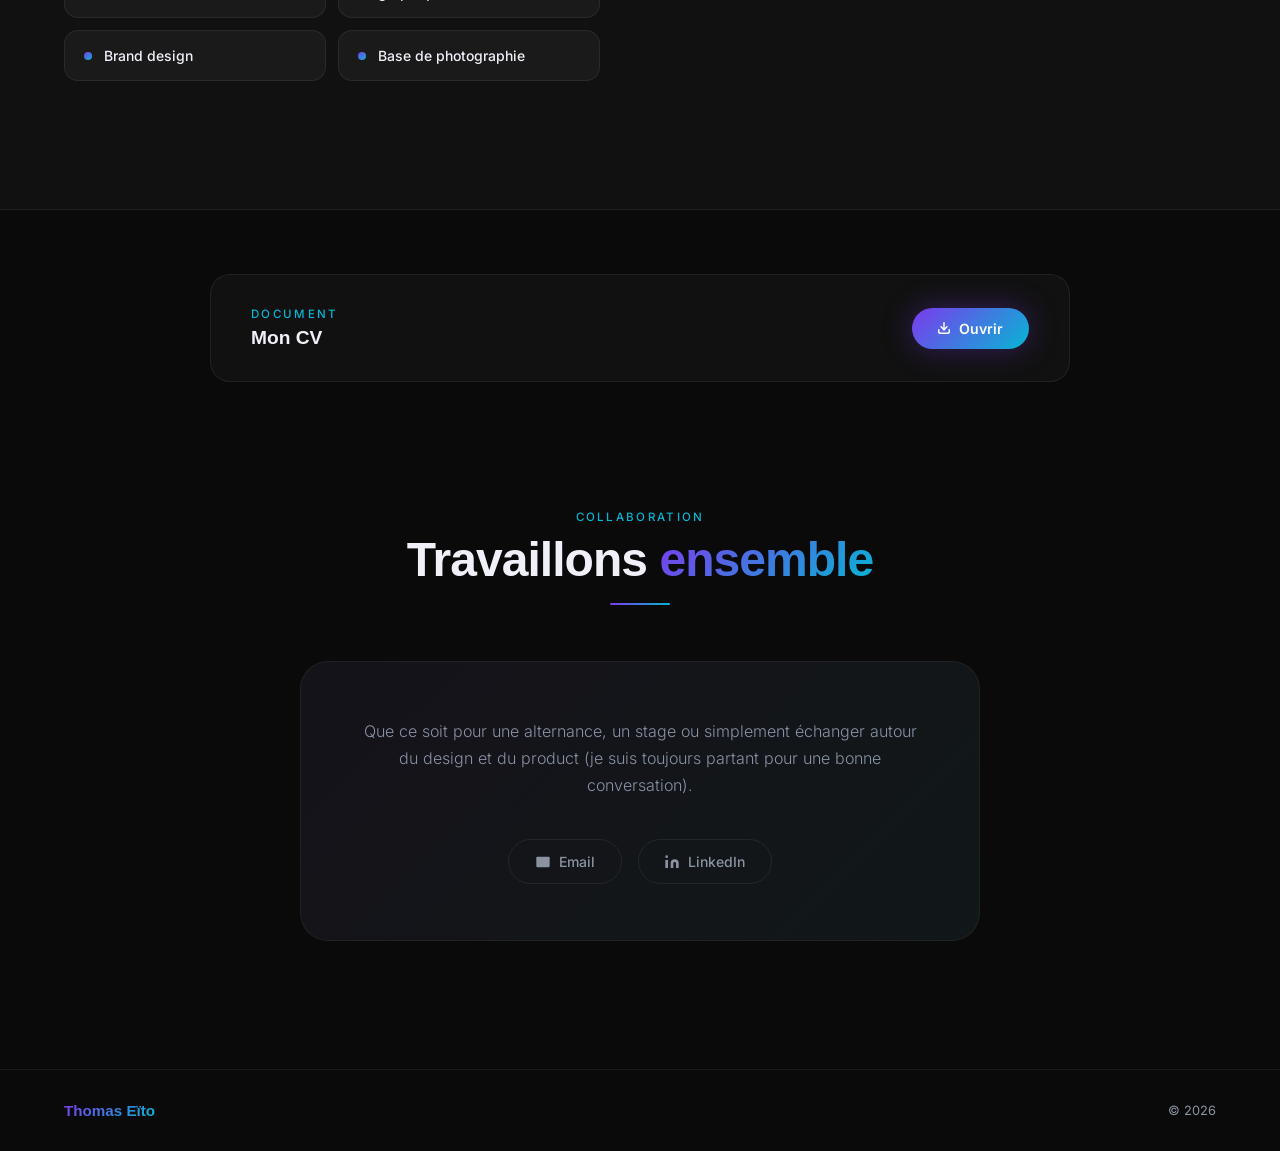
==== commit 74368eac: "Compétences : développement web JavaScript, no-code, IA générative et GitHub Retire « Veille technol" ====
--- a/index.html
+++ b/index.html
@@ -173,15 +173,15 @@
           <p class="skills-group-title">Savoir-faire</p>
           <div class="skill-cards">
             <div class="skill-card"><div class="skill-card-dot"></div><span class="skill-card-name">UX/UI Design</span></div>
-            <div class="skill-card"><div class="skill-card-dot"></div><span class="skill-card-name">Veille technologique</span></div>
             <div class="skill-card"><div class="skill-card-dot"></div><span class="skill-card-name">Marketing & Communication</span></div>
+            <div class="skill-card"><div class="skill-card-dot"></div><span class="skill-card-name">Développement web (HTML / CSS / JavaScript)</span></div>
+            <div class="skill-card"><div class="skill-card-dot"></div><span class="skill-card-name">No-code & automatisation</span></div>
+            <div class="skill-card"><div class="skill-card-dot"></div><span class="skill-card-name">IA générative (prompting, création de visuels)</span></div>
             <div class="skill-card"><div class="skill-card-dot"></div><span class="skill-card-name">Architecture web</span></div>
-            <div class="skill-card"><div class="skill-card-dot"></div><span class="skill-card-name">Intelligence artificielle</span></div>
-            <div class="skill-card"><div class="skill-card-dot"></div><span class="skill-card-name">Base du développement web (HTML / CSS)</span></div>
             <div class="skill-card"><div class="skill-card-dot"></div><span class="skill-card-name">Gestion de projet</span></div>
             <div class="skill-card"><div class="skill-card-dot"></div><span class="skill-card-name">Direction artistique (charte graphique / moodboard…)</span></div>
+            <div class="skill-card"><div class="skill-card-dot"></div><span class="skill-card-name">Brand design</span></div>
             <div class="skill-card"><div class="skill-card-dot"></div><span class="skill-card-name">Base de photographie</span></div>
-            <div class="skill-card"><div class="skill-card-dot"></div><span class="skill-card-name">Brand design</span></div>
           </div>
         </div>
 
@@ -194,6 +194,7 @@
             <span class="chip">Meta Business Suite</span>
             <span class="chip">WordPress</span>
             <span class="chip">Canva</span>
+            <span class="chip">GitHub</span>
           </div>
         </div>
 
--- a/css/home.css
+++ b/css/home.css
@@ -176,12 +176,6 @@
   border-radius: 14px;
   padding: 1rem 1.2rem;
   display: flex; align-items: center; gap: 0.75rem;
-  transition: border-color 0.25s, background 0.25s, transform 0.25s;
-}
-.skill-card:hover {
-  border-color: rgba(124,58,237,0.4);
-  background: rgba(124,58,237,0.06);
-  transform: translateY(-2px);
 }
 .skill-card-dot { width: 8px; height: 8px; border-radius: 50%; flex-shrink: 0; background: var(--grad); }
 .skill-card-name { font-size: 0.875rem; font-weight: 500; color: var(--text); }
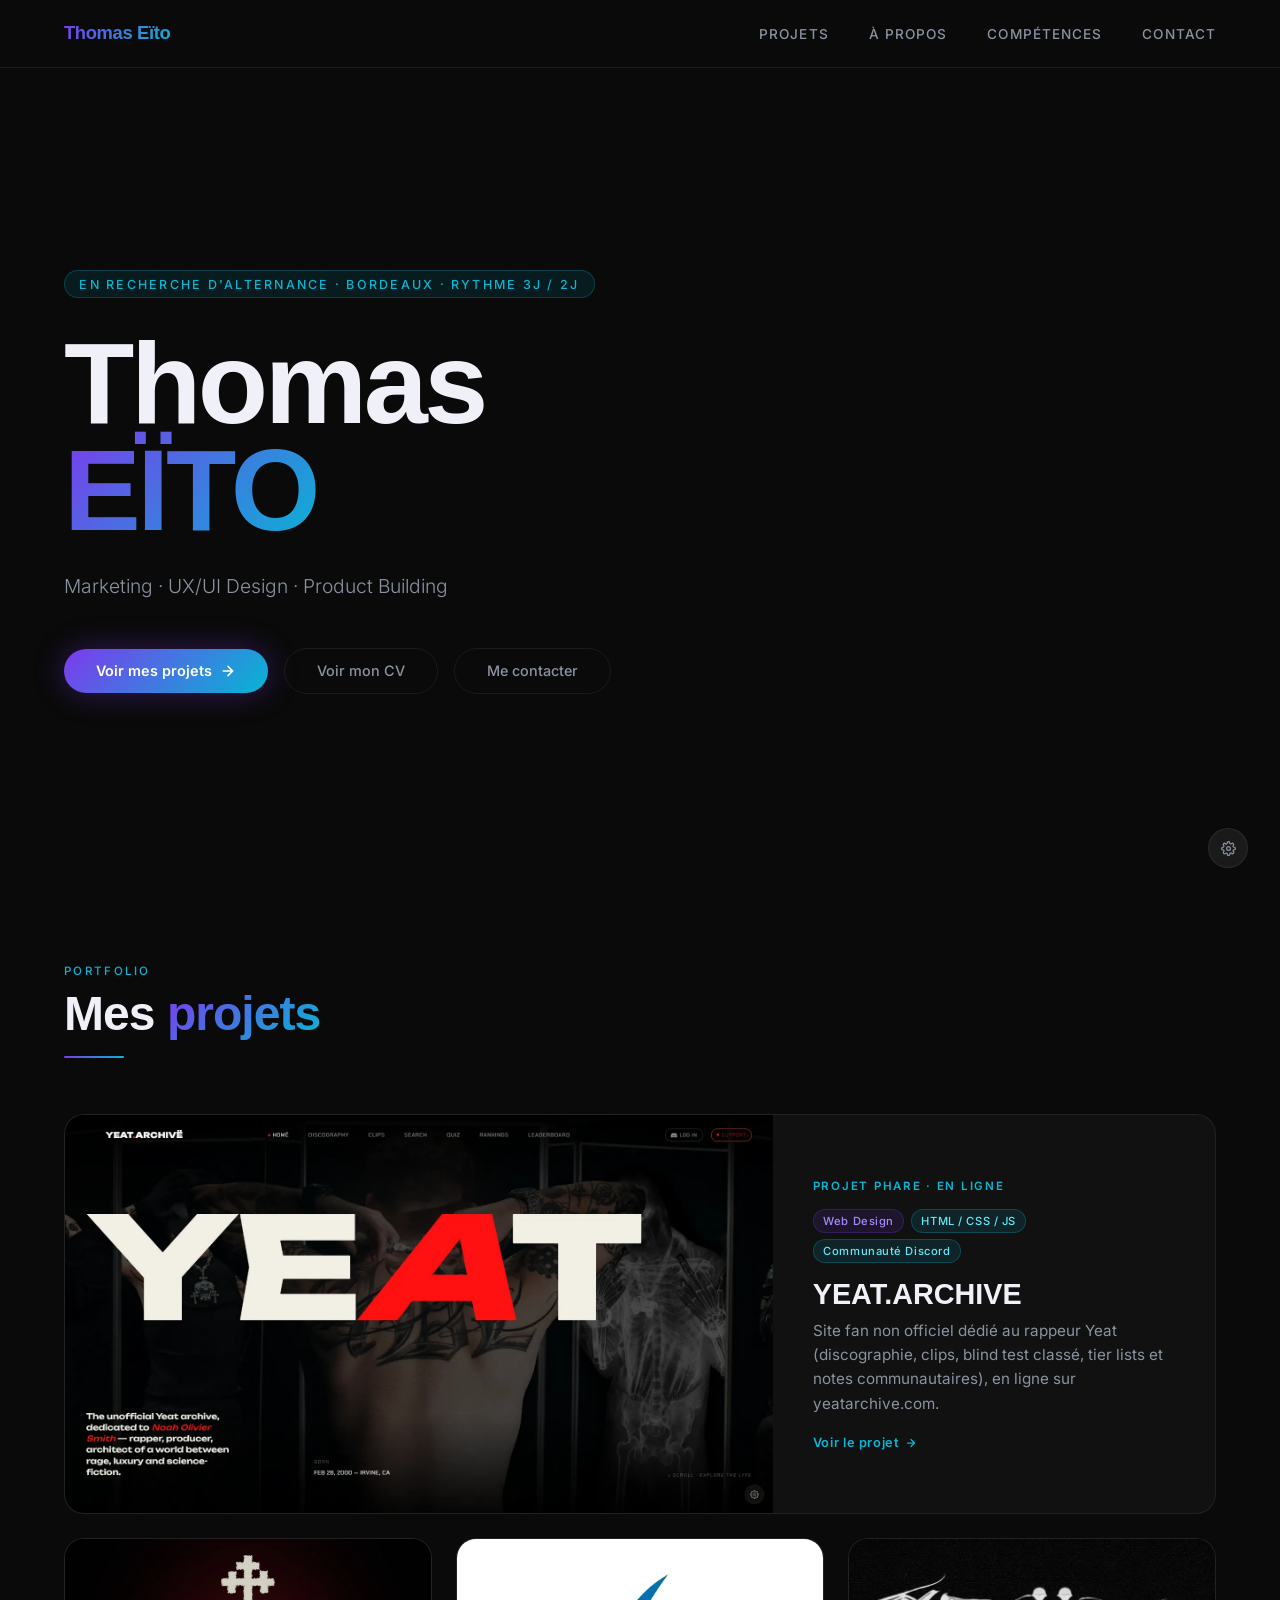
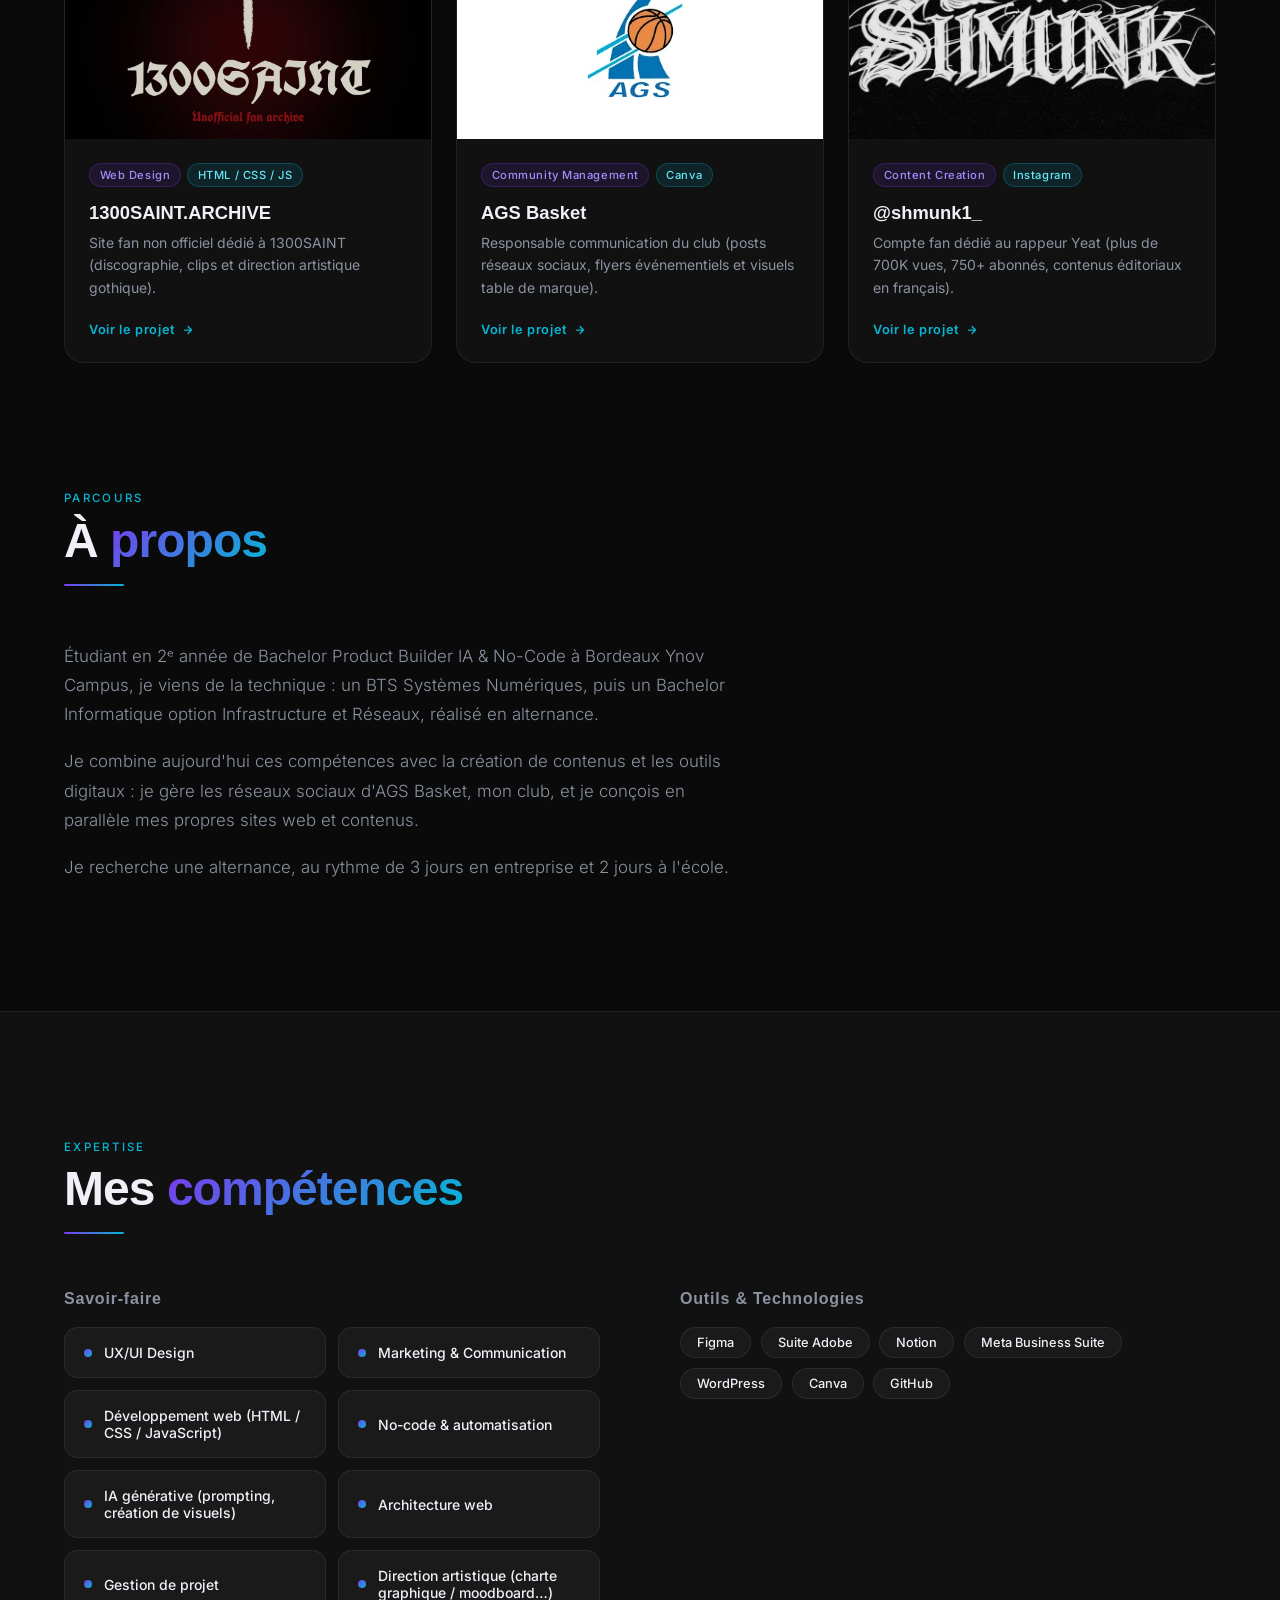
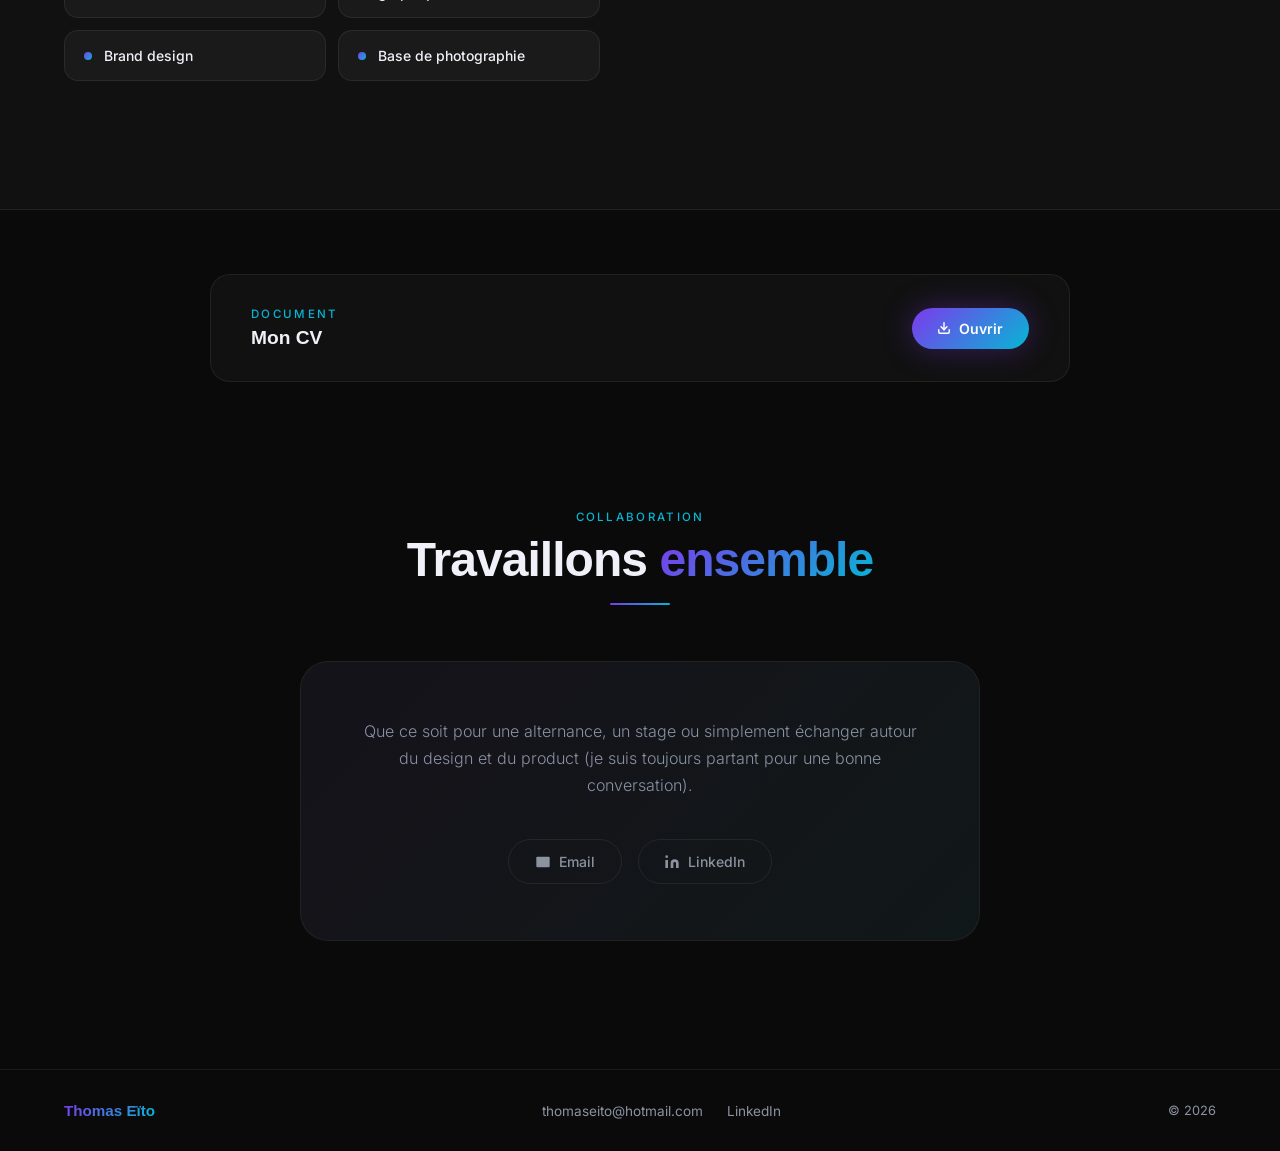
==== commit 739e0318: "Pied de page : email et LinkedIn sur toutes les pages Co-Authored-By: Claude Opus 5.5 <noreply@anthr" ====
--- a/index.html
+++ b/index.html
@@ -241,6 +241,10 @@
 
   <footer>
     <span class="footer-logo">Thomas Eïto</span>
+    <div class="footer-links">
+      <a href="mailto:thomaseito@hotmail.com">thomaseito@hotmail.com</a>
+      <a href="https://www.linkedin.com/in/thomas-e%C3%AFto-2b0ab3396/" target="_blank" rel="noopener">LinkedIn</a>
+    </div>
     <p>© 2026</p>
   </footer>
 
--- a/css/style.css
+++ b/css/style.css
@@ -87,6 +87,18 @@
 }
 .btn-primary:hover { transform: translateY(-2px); box-shadow: 0 8px 40px rgba(124,58,237,0.5); }
 
+/* ── Bouton secondaire ────────────────────────── */
+.btn-ghost {
+  display: inline-flex; align-items: center; gap: 0.5rem;
+  padding: 0.85rem 2rem;
+  background: transparent;
+  border: 1px solid var(--border); border-radius: 99px;
+  font-family: 'Inter', sans-serif; font-size: 0.9rem; font-weight: 500;
+  color: var(--muted); text-decoration: none;
+  transition: border-color 0.25s ease, color 0.25s ease;
+}
+.btn-ghost:hover { border-color: rgba(127,127,127,0.5); color: var(--text); }
+
 /* ── Footer ───────────────────────────────────── */
 footer {
   padding: 2rem 4rem;
@@ -96,6 +108,9 @@
 }
 footer p { font-size: 0.8rem; color: var(--muted); }
 .footer-logo { font-family: 'Syne', sans-serif; font-weight: 800; font-size: 0.95rem; }
+.footer-links { display: flex; flex-wrap: wrap; justify-content: center; gap: 0.5rem 1.5rem; }
+.footer-links a { font-size: 0.85rem; color: var(--muted); text-decoration: none; transition: color 0.25s ease; }
+.footer-links a:hover { color: var(--text); }
 
 /* ── Apparition au scroll (seulement si le JS tourne) ── */
 .js .reveal {
@@ -143,7 +158,7 @@
 /* ── Responsive ───────────────────────────────── */
 @media (max-width: 768px) {
   nav { padding: 1.2rem 1.5rem; }
-  footer { flex-direction: column; gap: 0.5rem; text-align: center; padding: 1.5rem; }
+  footer { flex-direction: column; gap: 0.75rem; text-align: center; padding: 1.5rem; }
   #settings-btn { right: 1rem; bottom: 1rem; }
   #back-top { left: 1rem; bottom: 1rem; }
   #settings-panel { right: 1rem; bottom: 4.5rem; }
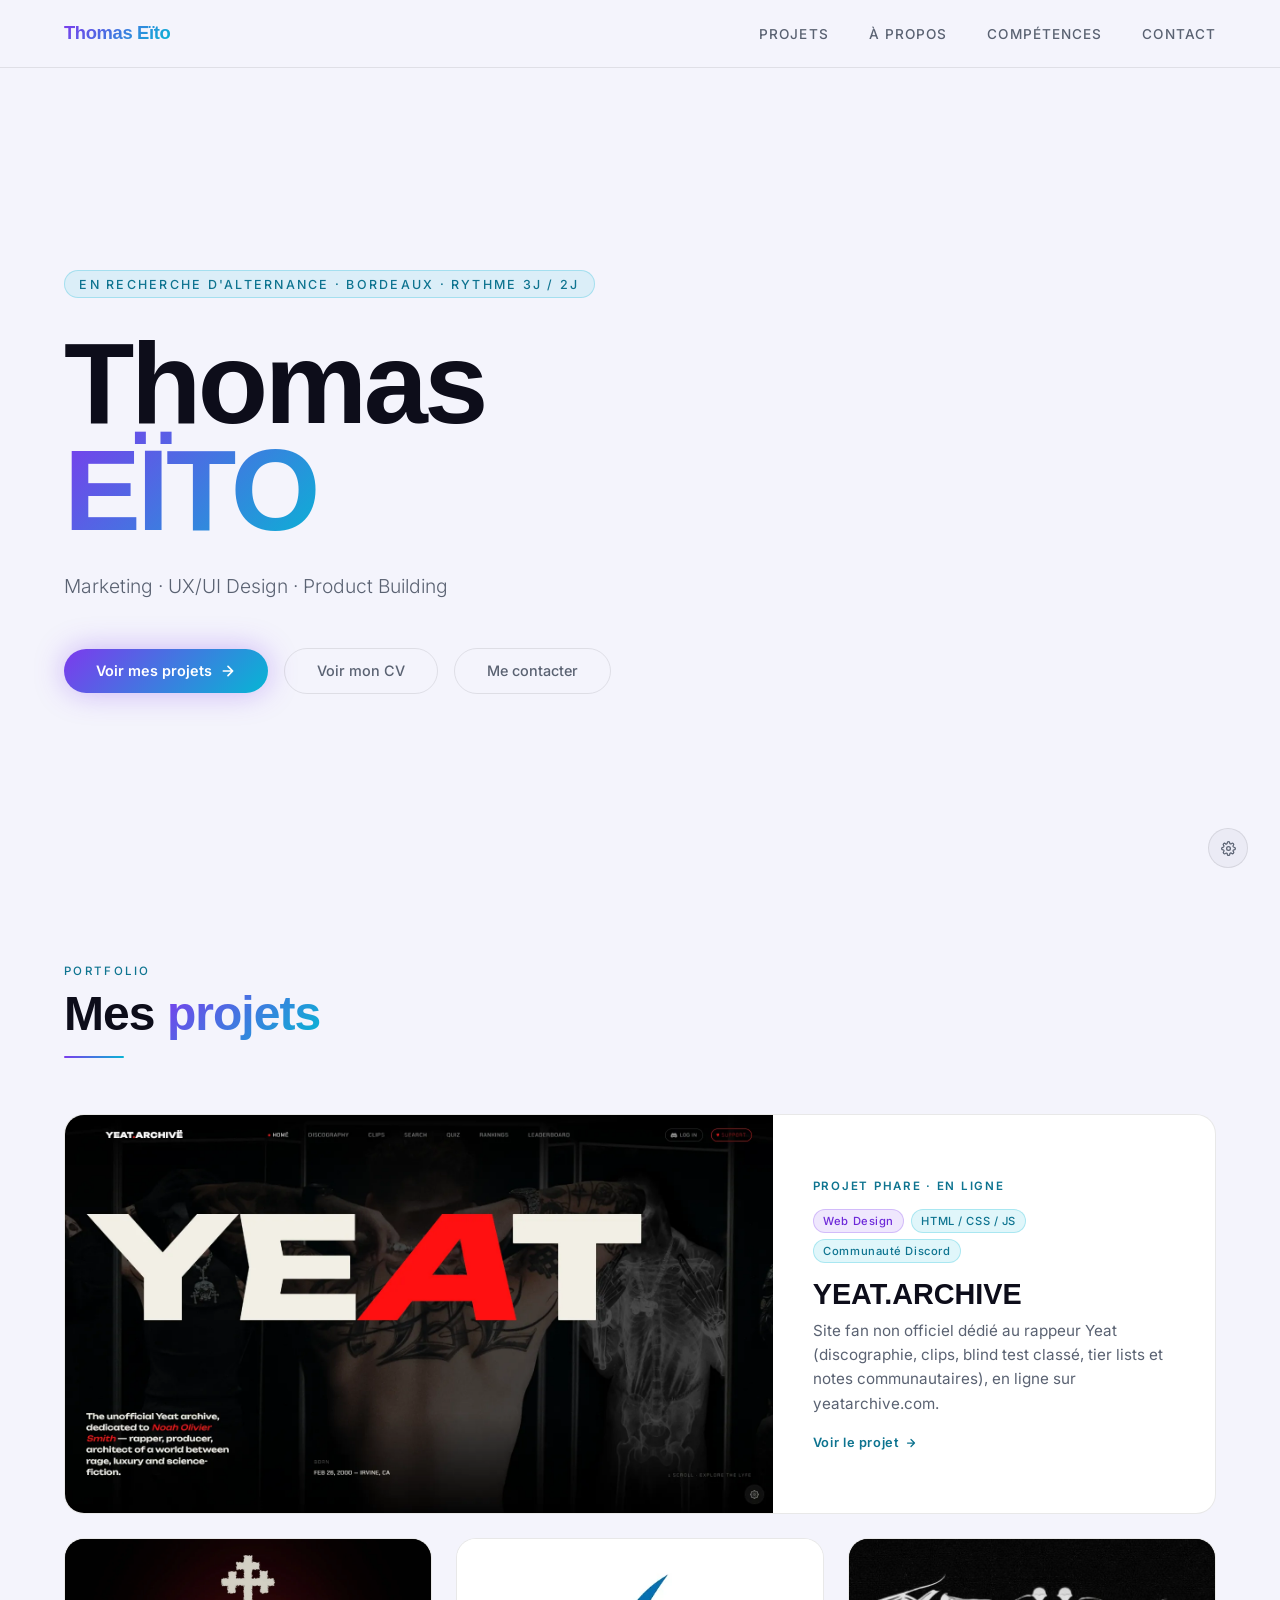
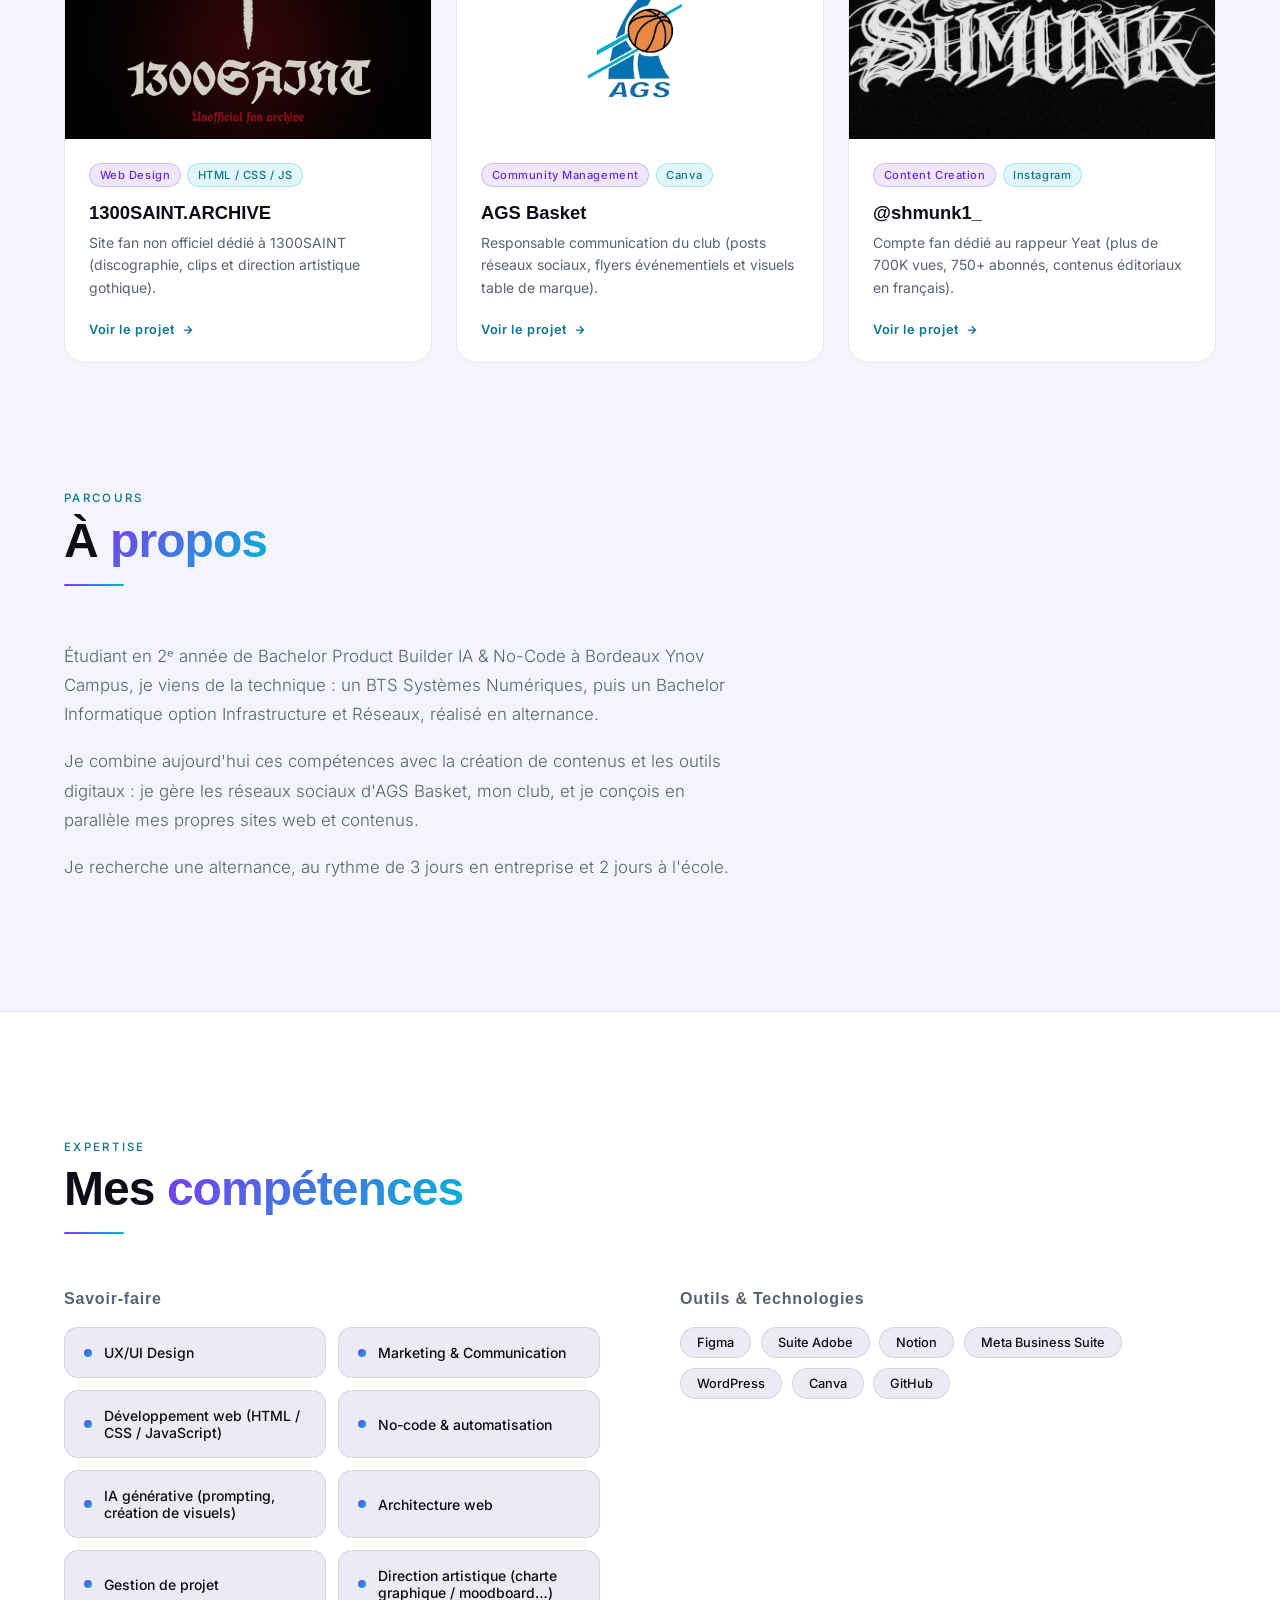
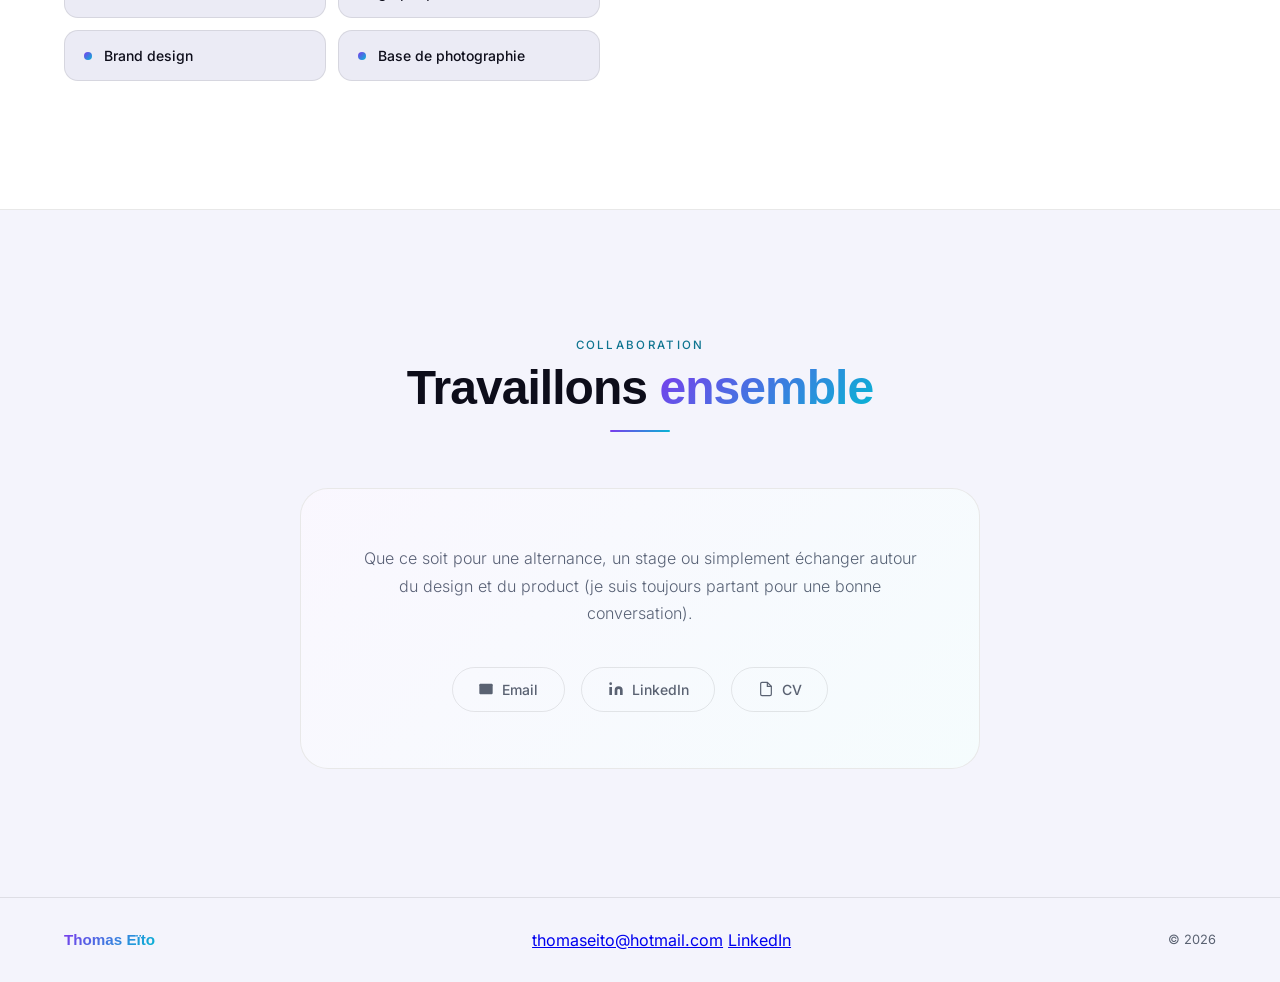
==== commit 8d17b689: "Liens externes : ajout de rel="noopener" Co-Authored-By: Claude Opus 5.5 <noreply@anthropic.com>" ====
--- a/index.html
+++ b/index.html
@@ -17,7 +17,7 @@
   <link rel="icon" type="image/svg+xml" href="favicon.svg" />
   <link rel="stylesheet" href="css/style.css" />
   <link rel="stylesheet" href="css/home.css" />
-  <script>(function(d){d.classList.add('js');try{if(JSON.parse(localStorage.getItem('portfolio-prefs')||'{}').light)d.classList.add('light')}catch(e){}})(document.documentElement)</script>
+  <script>(function(d){d.classList.add('js');var l;try{l=JSON.parse(localStorage.getItem('portfolio-prefs')||'{}').light}catch(e){}if(l===undefined)l=matchMedia('(prefers-color-scheme: light)').matches;if(l)d.classList.add('light')})(document.documentElement)</script>
   <script src="js/main.js" defer></script>
 </head>
 <body>
@@ -201,20 +201,6 @@
       </div>
     </section>
 
-    <!-- CV -->
-    <section id="cv">
-      <div class="cv-card reveal">
-        <div>
-          <p class="section-label">Document</p>
-          <h2>Mon CV</h2>
-        </div>
-        <a href="docs/CV.pdf" target="_blank" rel="noopener" class="btn-primary">
-          <svg width="14" height="14" viewBox="0 0 24 24" fill="none" stroke="currentColor" stroke-width="2.5" stroke-linecap="round" stroke-linejoin="round"><path d="M21 15v4a2 2 0 0 1-2 2H5a2 2 0 0 1-2-2v-4"/><polyline points="7 10 12 15 17 10"/><line x1="12" y1="15" x2="12" y2="3"/></svg>
-          Ouvrir
-        </a>
-      </div>
-    </section>
-
     <!-- Contact -->
     <section id="contact">
       <div class="reveal"><p class="section-label">Collaboration</p></div>
@@ -229,9 +215,13 @@
             <svg viewBox="0 0 24 24"><path d="M4 4h16c1.1 0 2 .9 2 2v12c0 1.1-.9 2-2 2H4c-1.1 0-2-.9-2-2V6c0-1.1.9-2 2-2z"/><polyline points="22,6 12,13 2,6" fill="none" stroke="currentColor" stroke-width="1.5"/></svg>
             Email
           </a>
-          <a href="https://www.linkedin.com/in/thomas-e%C3%AFto-2b0ab3396/" target="_blank" class="contact-link">
+          <a href="https://www.linkedin.com/in/thomas-e%C3%AFto-2b0ab3396/" target="_blank" rel="noopener" class="contact-link">
             <svg viewBox="0 0 24 24"><path d="M16 8a6 6 0 016 6v7h-4v-7a2 2 0 00-2-2 2 2 0 00-2 2v7h-4v-7a6 6 0 016-6zM2 9h4v12H2z"/><circle cx="4" cy="4" r="2"/></svg>
             LinkedIn
+          </a>
+          <a href="docs/CV.pdf" target="_blank" rel="noopener" class="contact-link">
+            <svg viewBox="0 0 24 24"><path d="M14 2H6a2 2 0 0 0-2 2v16a2 2 0 0 0 2 2h12a2 2 0 0 0 2-2V8z" fill="none" stroke="currentColor" stroke-width="1.8"/><polyline points="14 2 14 8 20 8" fill="none" stroke="currentColor" stroke-width="1.8"/></svg>
+            CV
           </a>
         </div>
       </div>
--- a/css/style.css
+++ b/css/style.css
@@ -108,9 +108,6 @@
 }
 footer p { font-size: 0.8rem; color: var(--muted); }
 .footer-logo { font-family: 'Syne', sans-serif; font-weight: 800; font-size: 0.95rem; }
-.footer-links { display: flex; flex-wrap: wrap; justify-content: center; gap: 0.5rem 1.5rem; }
-.footer-links a { font-size: 0.85rem; color: var(--muted); text-decoration: none; transition: color 0.25s ease; }
-.footer-links a:hover { color: var(--text); }
 
 /* ── Apparition au scroll (seulement si le JS tourne) ── */
 .js .reveal {
@@ -158,7 +155,7 @@
 /* ── Responsive ───────────────────────────────── */
 @media (max-width: 768px) {
   nav { padding: 1.2rem 1.5rem; }
-  footer { flex-direction: column; gap: 0.75rem; text-align: center; padding: 1.5rem; }
+  footer { flex-direction: column; gap: 0.5rem; text-align: center; padding: 1.5rem; }
   #settings-btn { right: 1rem; bottom: 1rem; }
   #back-top { left: 1rem; bottom: 1rem; }
   #settings-panel { right: 1rem; bottom: 4.5rem; }
--- a/css/home.css
+++ b/css/home.css
@@ -58,16 +58,6 @@
   opacity: 0; transform: translateY(20px);
   animation: fadeUp 0.8s 0.65s ease forwards;
 }
-.btn-ghost {
-  display: inline-flex; align-items: center; gap: 0.5rem;
-  padding: 0.85rem 2rem;
-  background: transparent;
-  border: 1px solid var(--border); border-radius: 99px;
-  font-family: 'Inter', sans-serif; font-size: 0.9rem; font-weight: 500;
-  color: var(--muted); text-decoration: none;
-  transition: border-color 0.25s ease, color 0.25s ease;
-}
-.btn-ghost:hover { border-color: rgba(127,127,127,0.5); color: var(--text); }
 @keyframes fadeUp { to { opacity: 1; transform: translateY(0); } }
 
 /* ── Titres de section ────────────────────────── */
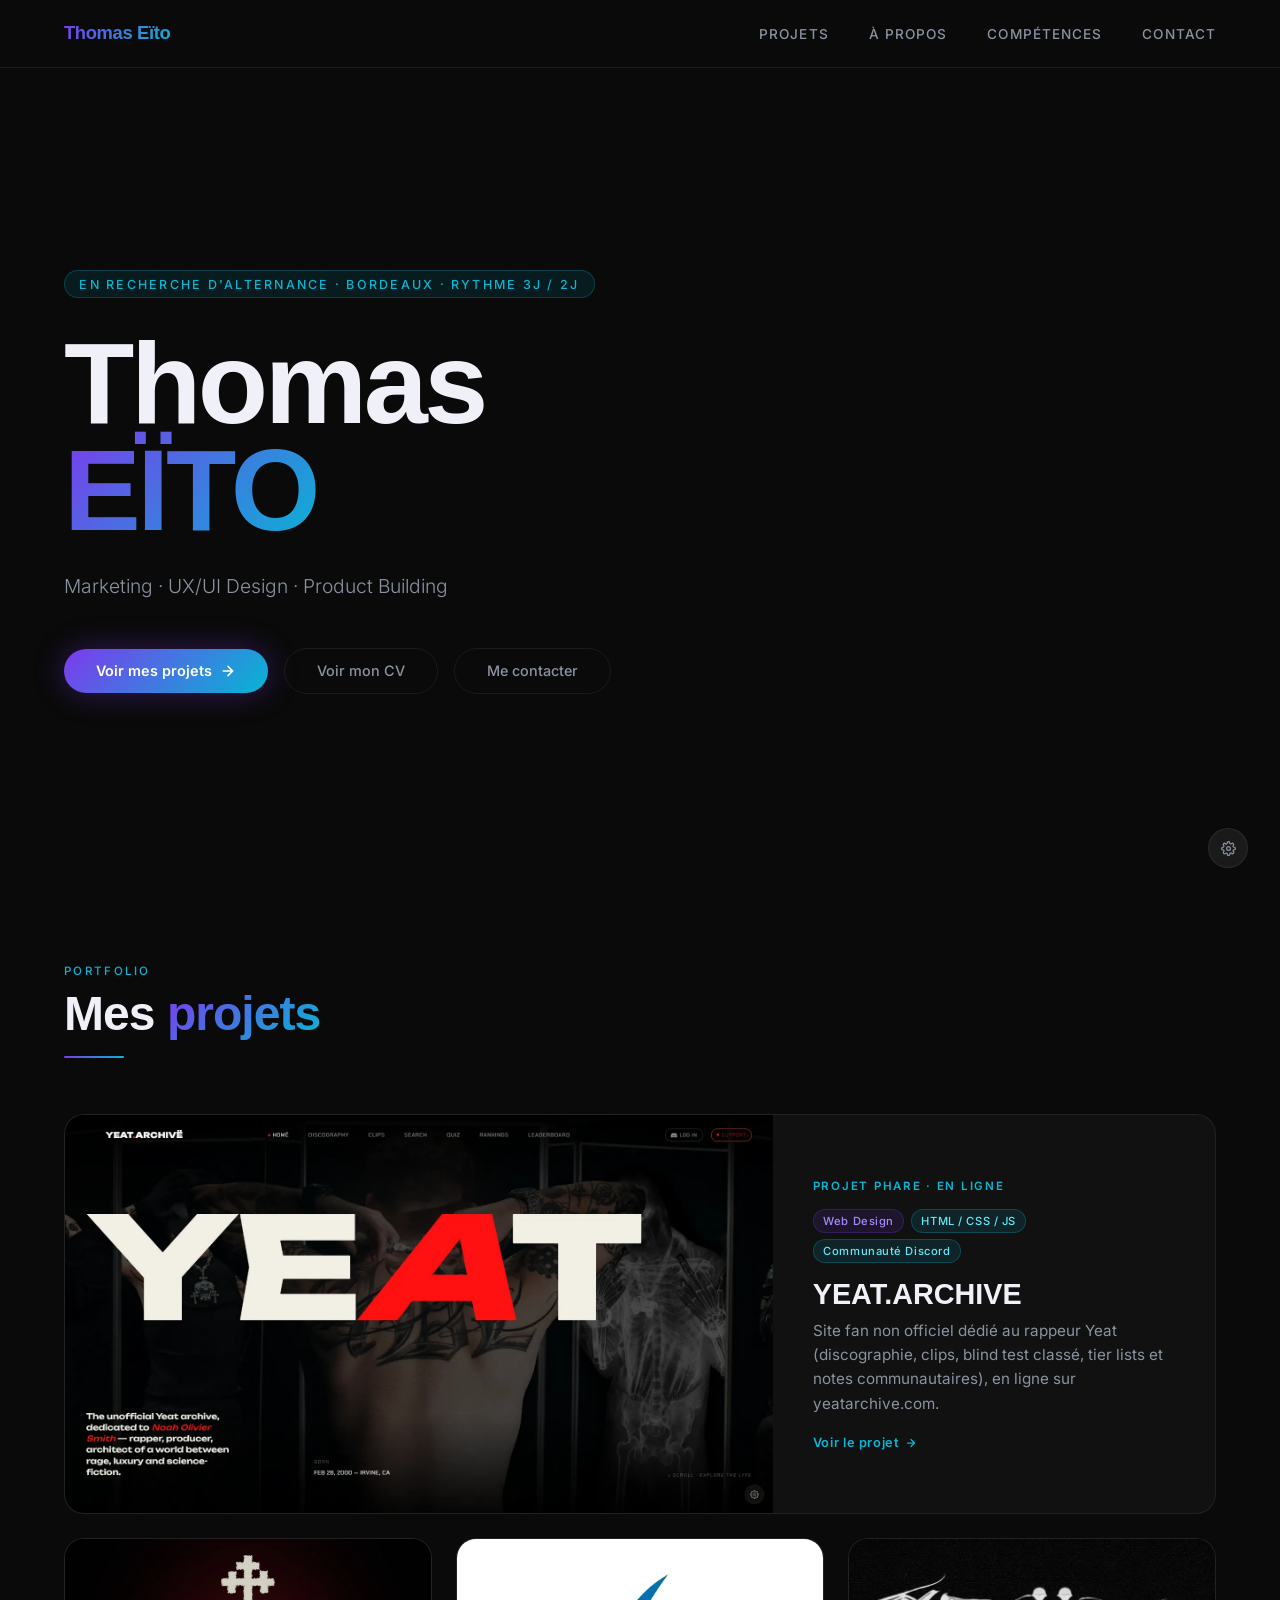
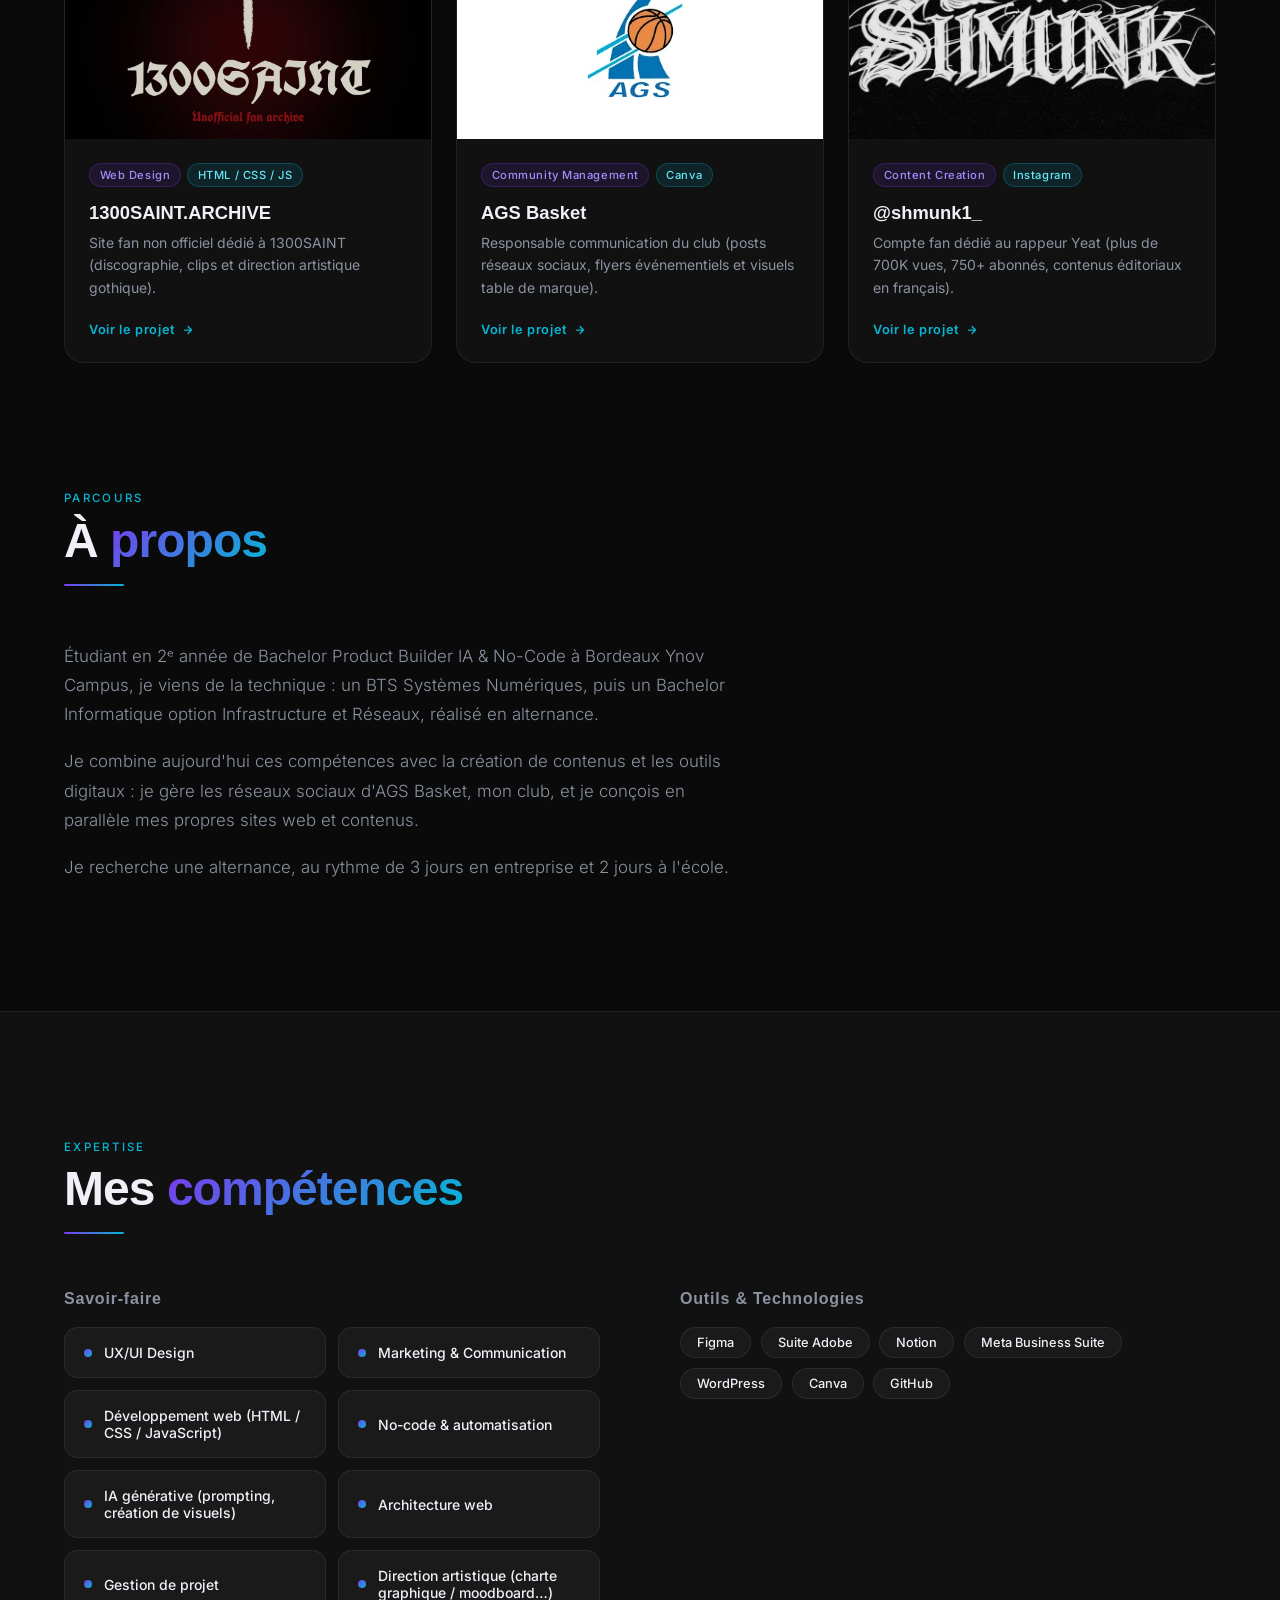
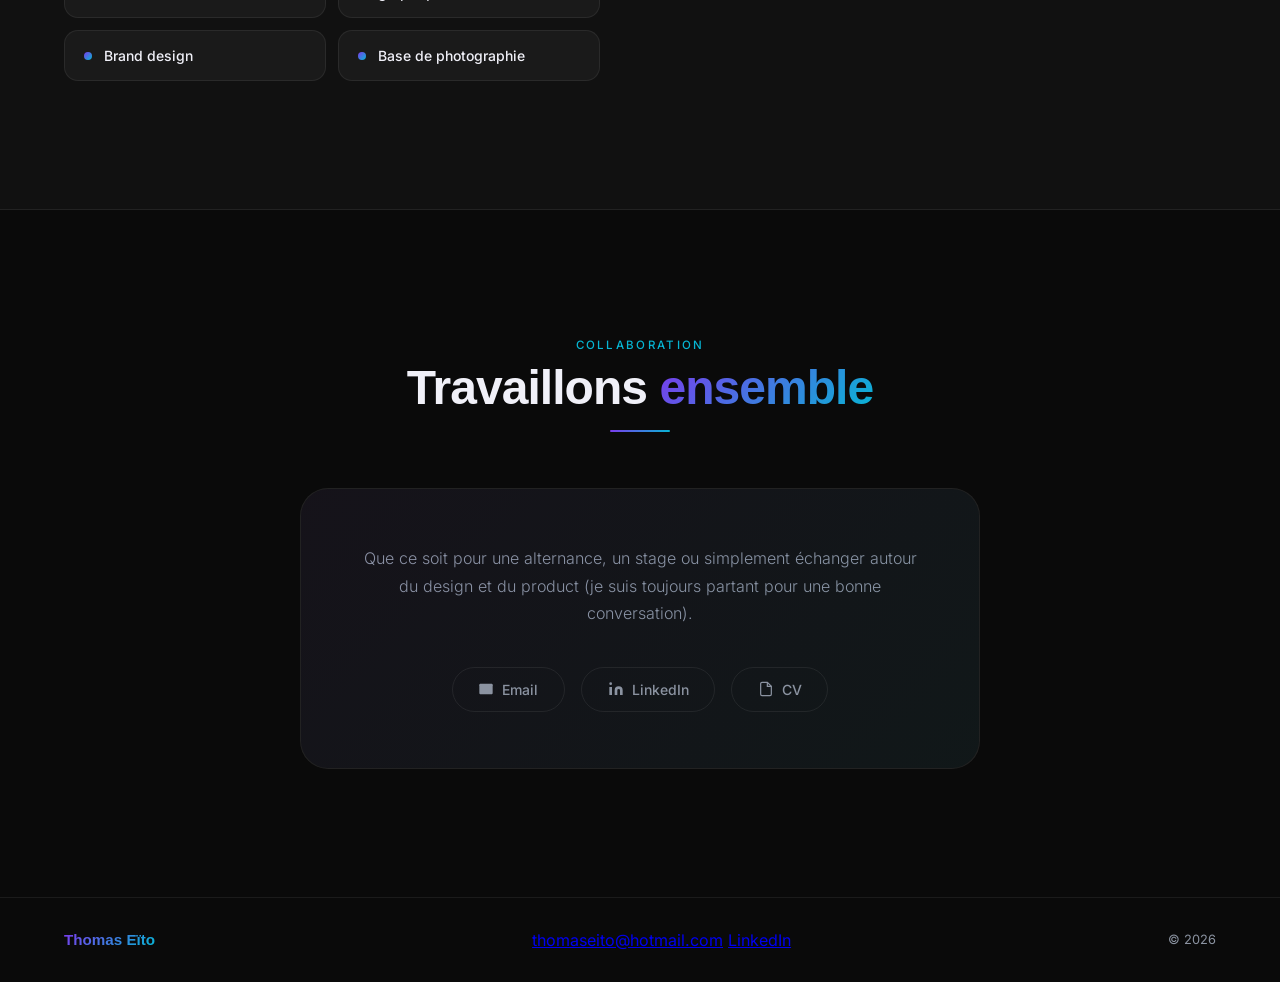
==== commit e9babad9: "Accueil : suppression de la section CV en doublon Le CV reste accessible depuis le haut de page et d" ====
--- a/index.html
+++ b/index.html
@@ -17,7 +17,7 @@
   <link rel="icon" type="image/svg+xml" href="favicon.svg" />
   <link rel="stylesheet" href="css/style.css" />
   <link rel="stylesheet" href="css/home.css" />
-  <script>(function(d){d.classList.add('js');var l;try{l=JSON.parse(localStorage.getItem('portfolio-prefs')||'{}').light}catch(e){}if(l===undefined)l=matchMedia('(prefers-color-scheme: light)').matches;if(l)d.classList.add('light')})(document.documentElement)</script>
+  <script>(function(d){d.classList.add('js');try{if(JSON.parse(localStorage.getItem('portfolio-prefs')||'{}').light)d.classList.add('light')}catch(e){}})(document.documentElement)</script>
   <script src="js/main.js" defer></script>
 </head>
 <body>
@@ -215,7 +215,7 @@
             <svg viewBox="0 0 24 24"><path d="M4 4h16c1.1 0 2 .9 2 2v12c0 1.1-.9 2-2 2H4c-1.1 0-2-.9-2-2V6c0-1.1.9-2 2-2z"/><polyline points="22,6 12,13 2,6" fill="none" stroke="currentColor" stroke-width="1.5"/></svg>
             Email
           </a>
-          <a href="https://www.linkedin.com/in/thomas-e%C3%AFto-2b0ab3396/" target="_blank" rel="noopener" class="contact-link">
+          <a href="https://www.linkedin.com/in/thomas-e%C3%AFto-2b0ab3396/" target="_blank" class="contact-link">
             <svg viewBox="0 0 24 24"><path d="M16 8a6 6 0 016 6v7h-4v-7a2 2 0 00-2-2 2 2 0 00-2 2v7h-4v-7a6 6 0 016-6zM2 9h4v12H2z"/><circle cx="4" cy="4" r="2"/></svg>
             LinkedIn
           </a>
--- a/css/home.css
+++ b/css/home.css
@@ -180,20 +180,6 @@
 }
 .chip:hover { border-color: rgba(124,58,237,0.5); background: rgba(124,58,237,0.08); }
 
-/* ── CV ───────────────────────────────────────── */
-#cv { padding: 4rem 4rem 0; }
-.cv-card {
-  display: flex; align-items: center; justify-content: space-between; gap: 1.5rem;
-  background: var(--surface);
-  border: 1px solid var(--border);
-  border-radius: 20px;
-  padding: 2rem 2.5rem;
-  max-width: 860px; margin: 0 auto;
-}
-.cv-card .section-label { margin-bottom: 0.4rem; }
-.cv-card h2 { font-family: 'Syne', sans-serif; font-size: 1.2rem; font-weight: 700; }
-.cv-card .btn-primary { padding: 0.75rem 1.6rem; font-size: 0.88rem; flex-shrink: 0; }
-
 /* ── Contact ──────────────────────────────────── */
 #contact {
   padding: 8rem 4rem;
@@ -242,9 +228,8 @@
   .hero-name { font-size: 13vw; }
   .section-title { font-size: min(7.5vw, 2.4rem); }
   section { scroll-margin-top: 6rem; }
-  #hero, #about, #projects, #skills, #cv, #contact { padding-left: 1.5rem; padding-right: 1.5rem; }
+  #hero, #about, #projects, #skills, #contact { padding-left: 1.5rem; padding-right: 1.5rem; }
   .skills-wrap { grid-template-columns: 1fr; gap: 3rem; }
-  .cv-card { flex-direction: column; align-items: flex-start; padding: 1.5rem; }
   .contact-card { padding: 2rem; }
 }
 @media (max-width: 480px) {
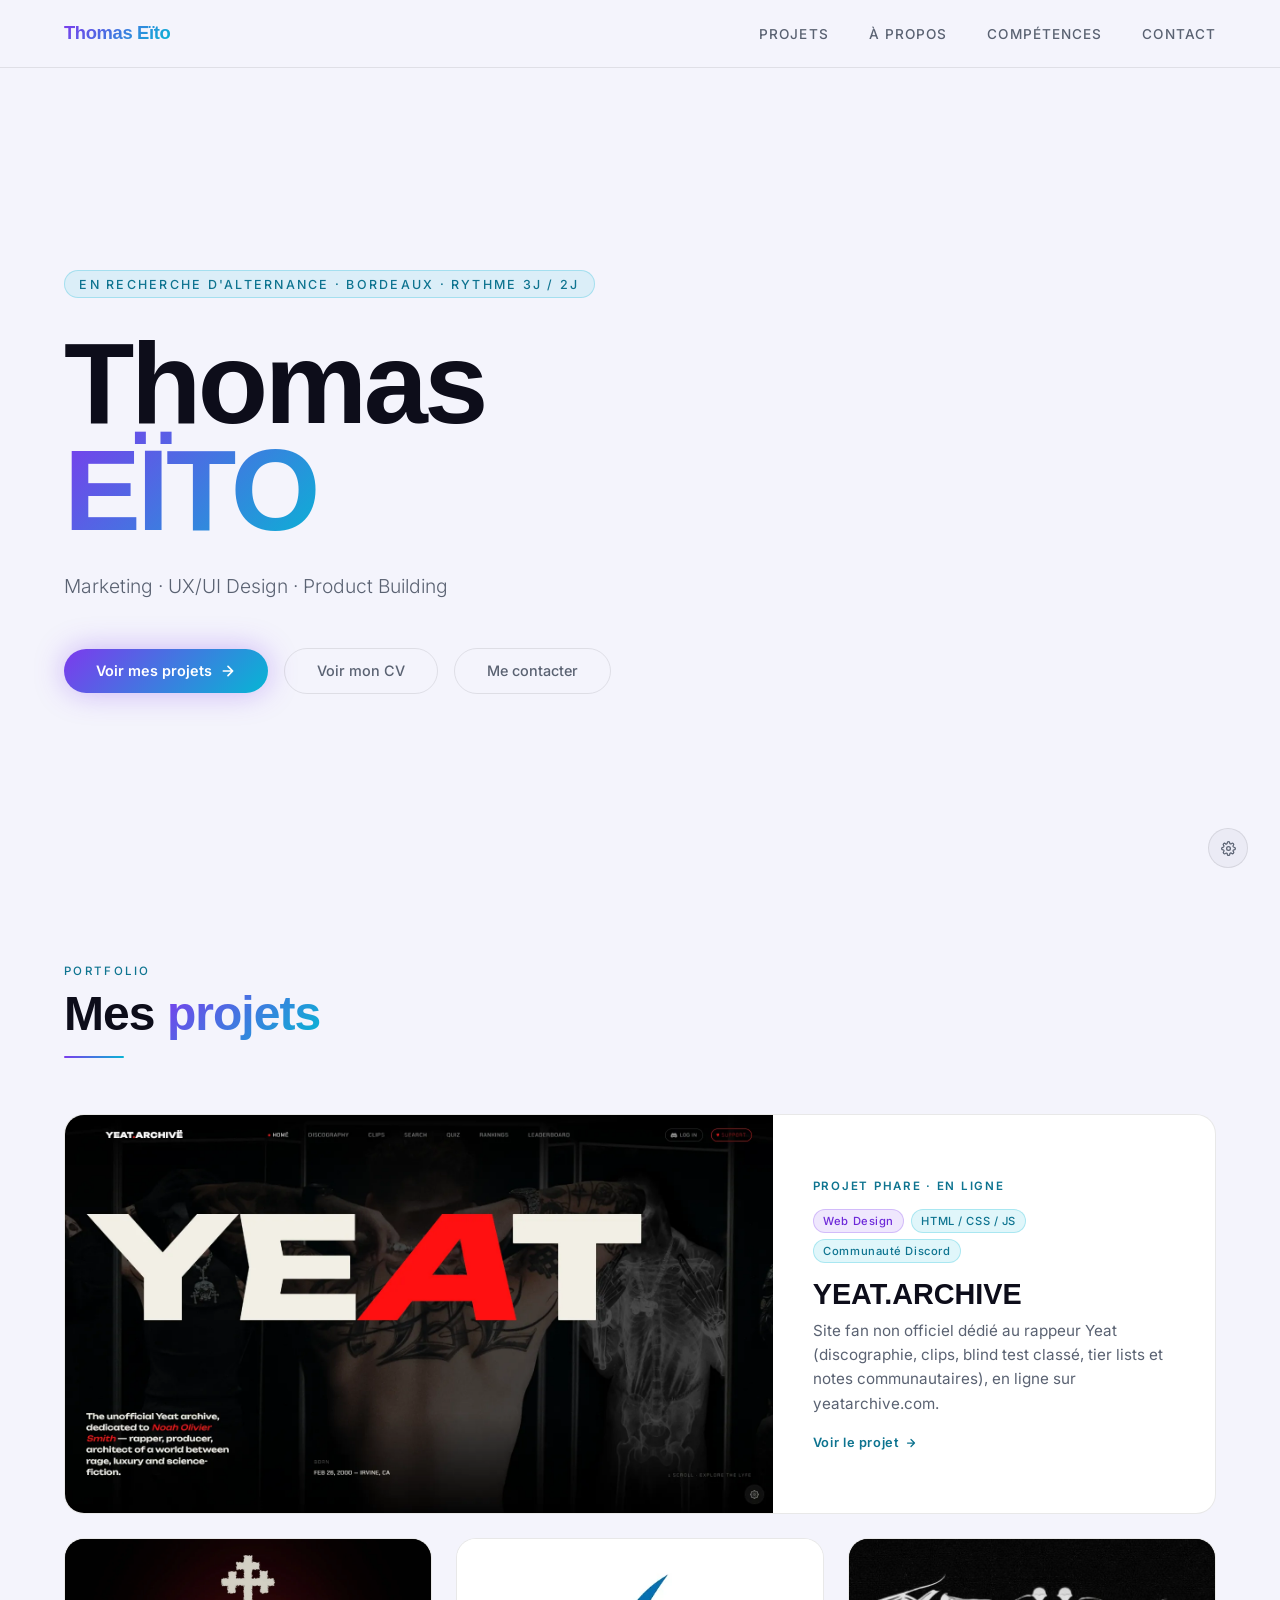
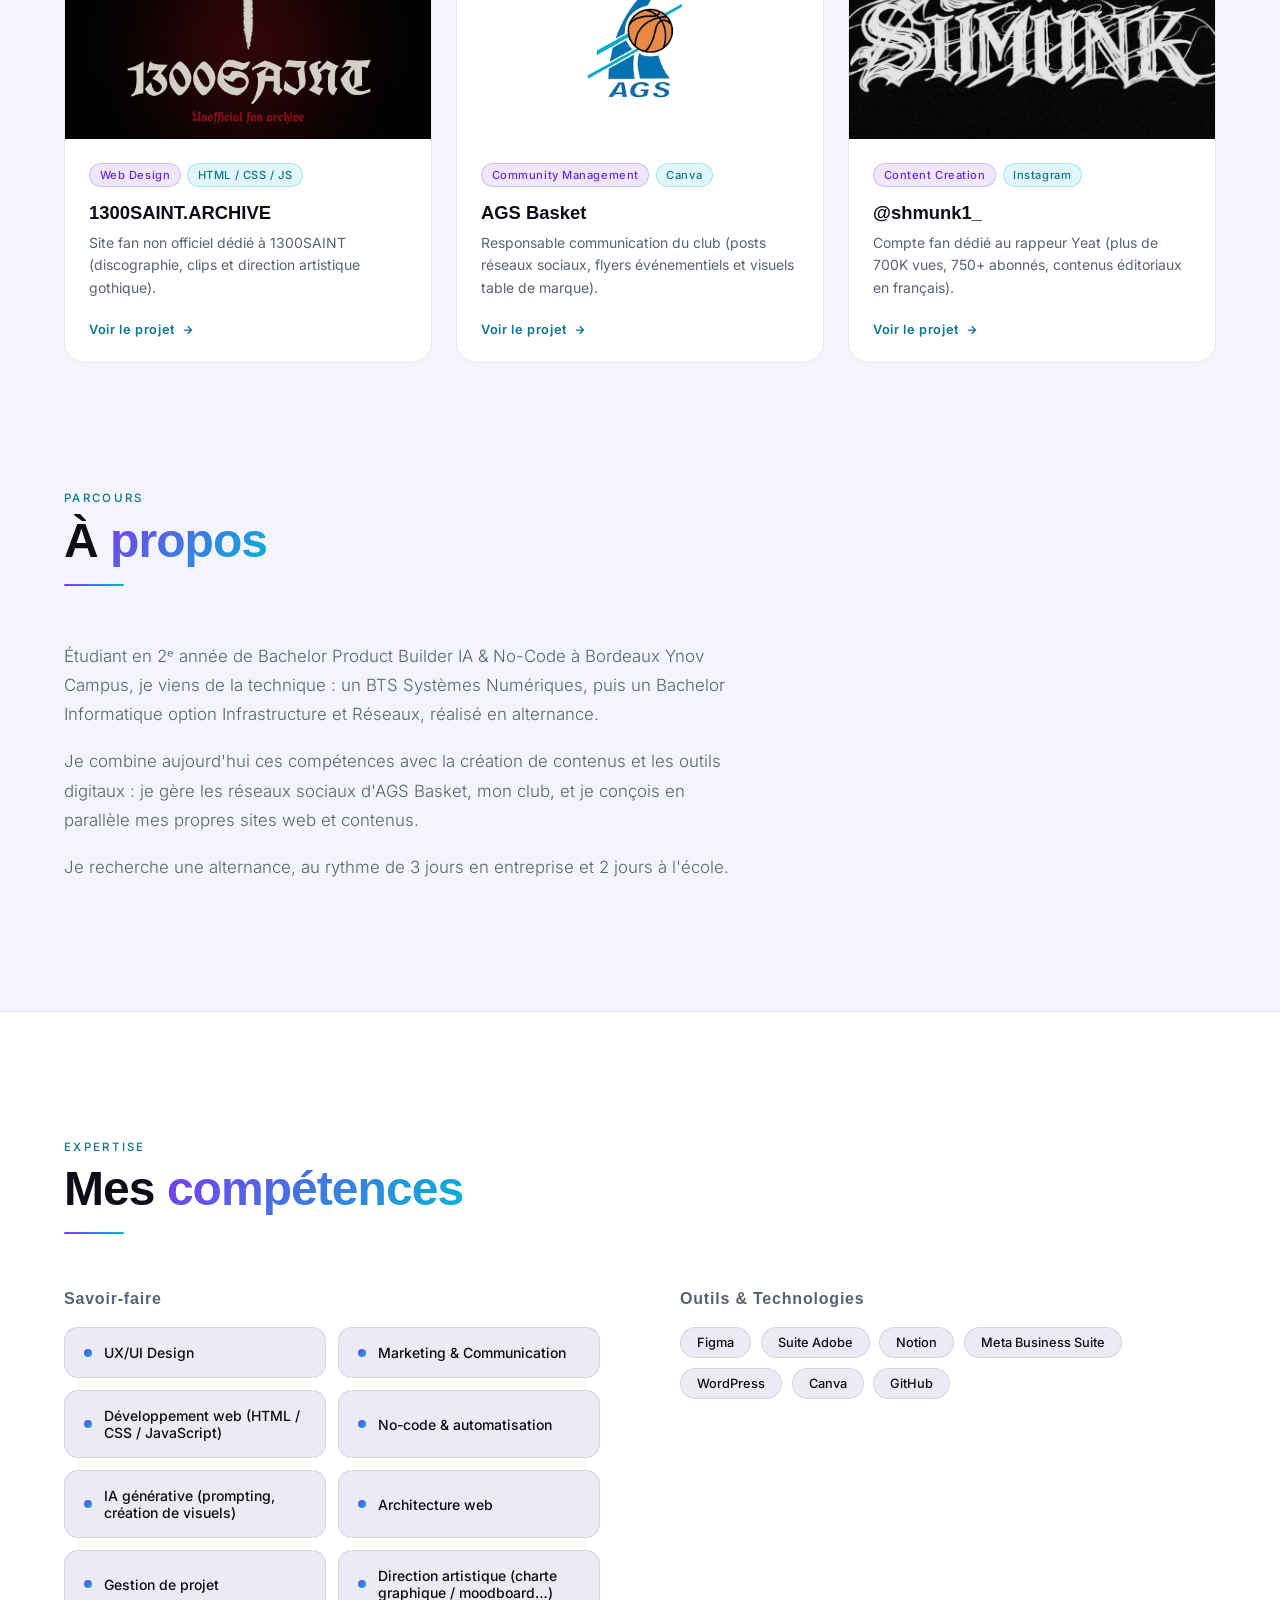
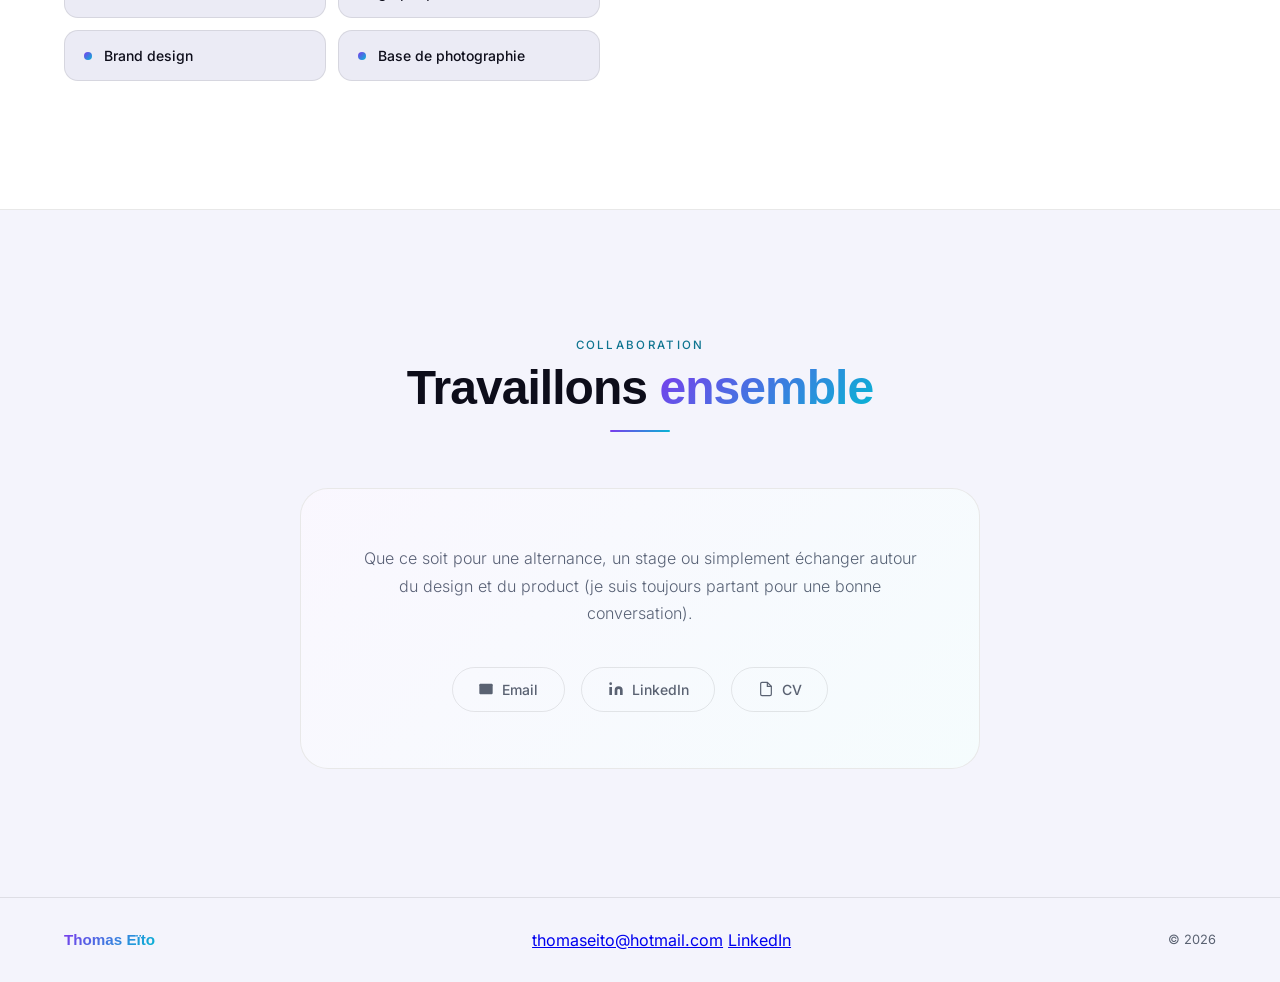
==== commit 0dcba30e: "YEAT.ARCHIVE : vidéos de démo compressées (8,3 Mo → 5,9 Mo) Ré-encodage H.264 en 720p à 24 i/s, avec" ====
--- a/index.html
+++ b/index.html
@@ -17,7 +17,7 @@
   <link rel="icon" type="image/svg+xml" href="favicon.svg" />
   <link rel="stylesheet" href="css/style.css" />
   <link rel="stylesheet" href="css/home.css" />
-  <script>(function(d){d.classList.add('js');try{if(JSON.parse(localStorage.getItem('portfolio-prefs')||'{}').light)d.classList.add('light')}catch(e){}})(document.documentElement)</script>
+  <script>(function(d){d.classList.add('js');var l;try{l=JSON.parse(localStorage.getItem('portfolio-prefs')||'{}').light}catch(e){}if(l===undefined)l=matchMedia('(prefers-color-scheme: light)').matches;if(l)d.classList.add('light')})(document.documentElement)</script>
   <script src="js/main.js" defer></script>
 </head>
 <body>
@@ -61,7 +61,7 @@
           <div class="project-card">
             <a href="yeat-archive.html" class="card-full-link" aria-label="Voir YEAT.ARCHIVE"></a>
             <div class="project-thumb">
-              <video src="images/yeat.archive/accueil.mp4?v=2" poster="images/yeat.archive/site-web.webp" width="1600" height="900" muted loop playsinline preload="none" aria-label="Démo du site YEAT.ARCHIVE"></video>
+              <video src="images/yeat.archive/accueil.mp4" poster="images/yeat.archive/site-web.webp" width="1600" height="900" muted loop playsinline preload="none" aria-label="Démo du site YEAT.ARCHIVE"></video>
               <div class="project-overlay"></div>
             </div>
             <div class="project-body">
@@ -215,7 +215,7 @@
             <svg viewBox="0 0 24 24"><path d="M4 4h16c1.1 0 2 .9 2 2v12c0 1.1-.9 2-2 2H4c-1.1 0-2-.9-2-2V6c0-1.1.9-2 2-2z"/><polyline points="22,6 12,13 2,6" fill="none" stroke="currentColor" stroke-width="1.5"/></svg>
             Email
           </a>
-          <a href="https://www.linkedin.com/in/thomas-e%C3%AFto-2b0ab3396/" target="_blank" class="contact-link">
+          <a href="https://www.linkedin.com/in/thomas-e%C3%AFto-2b0ab3396/" target="_blank" rel="noopener" class="contact-link">
             <svg viewBox="0 0 24 24"><path d="M16 8a6 6 0 016 6v7h-4v-7a2 2 0 00-2-2 2 2 0 00-2 2v7h-4v-7a6 6 0 016-6zM2 9h4v12H2z"/><circle cx="4" cy="4" r="2"/></svg>
             LinkedIn
           </a>
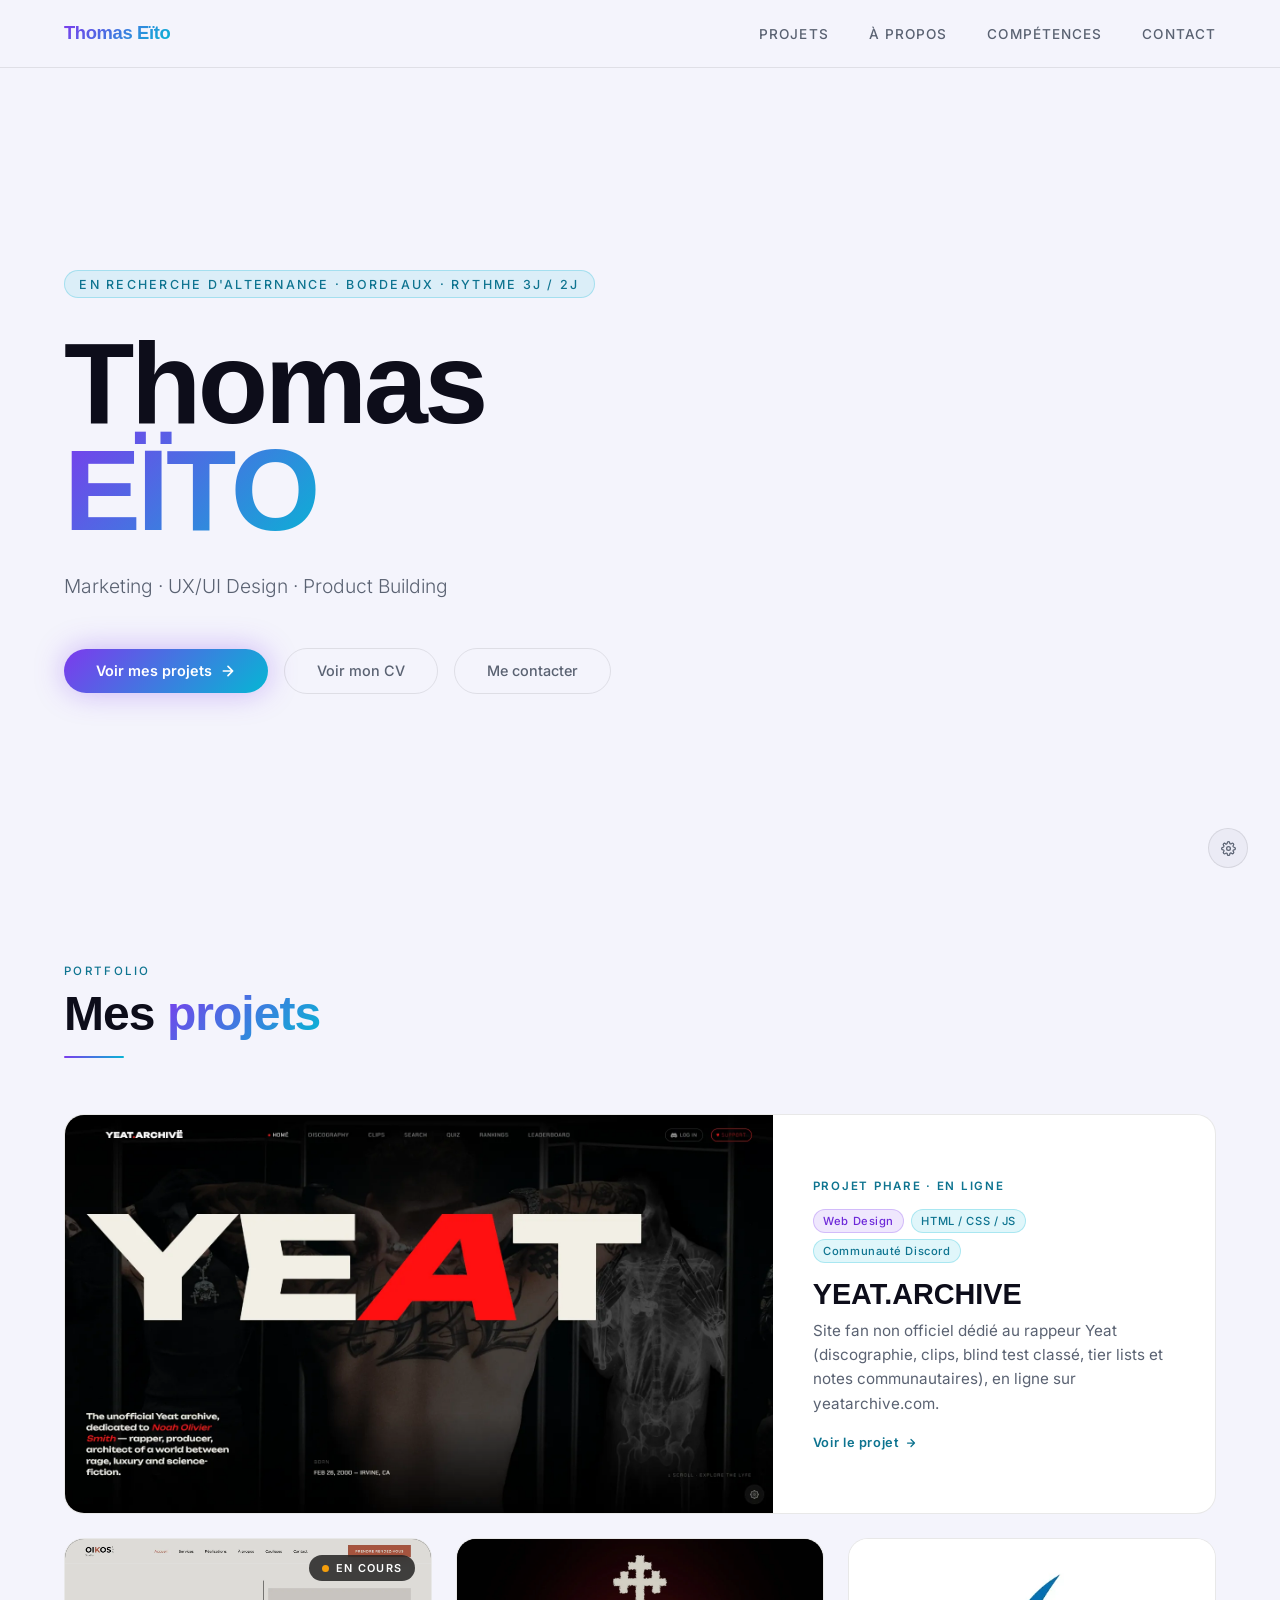
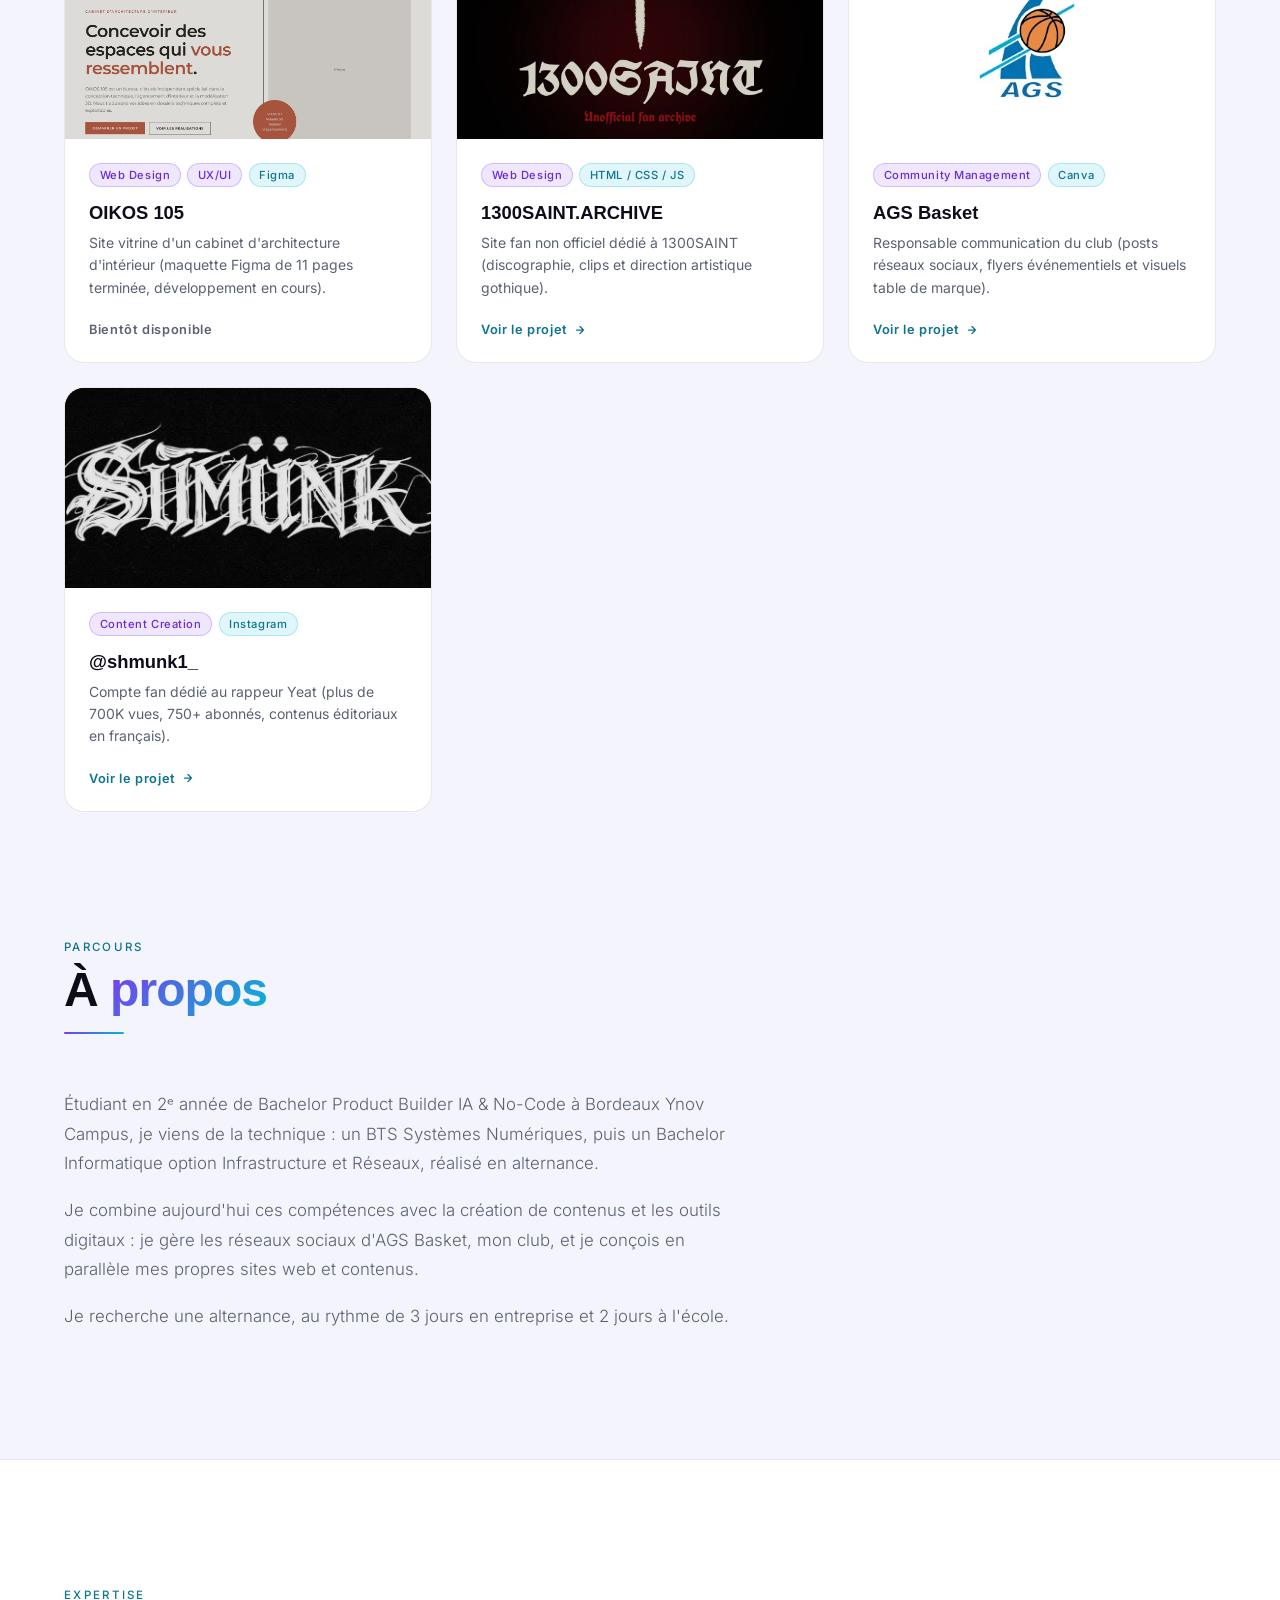
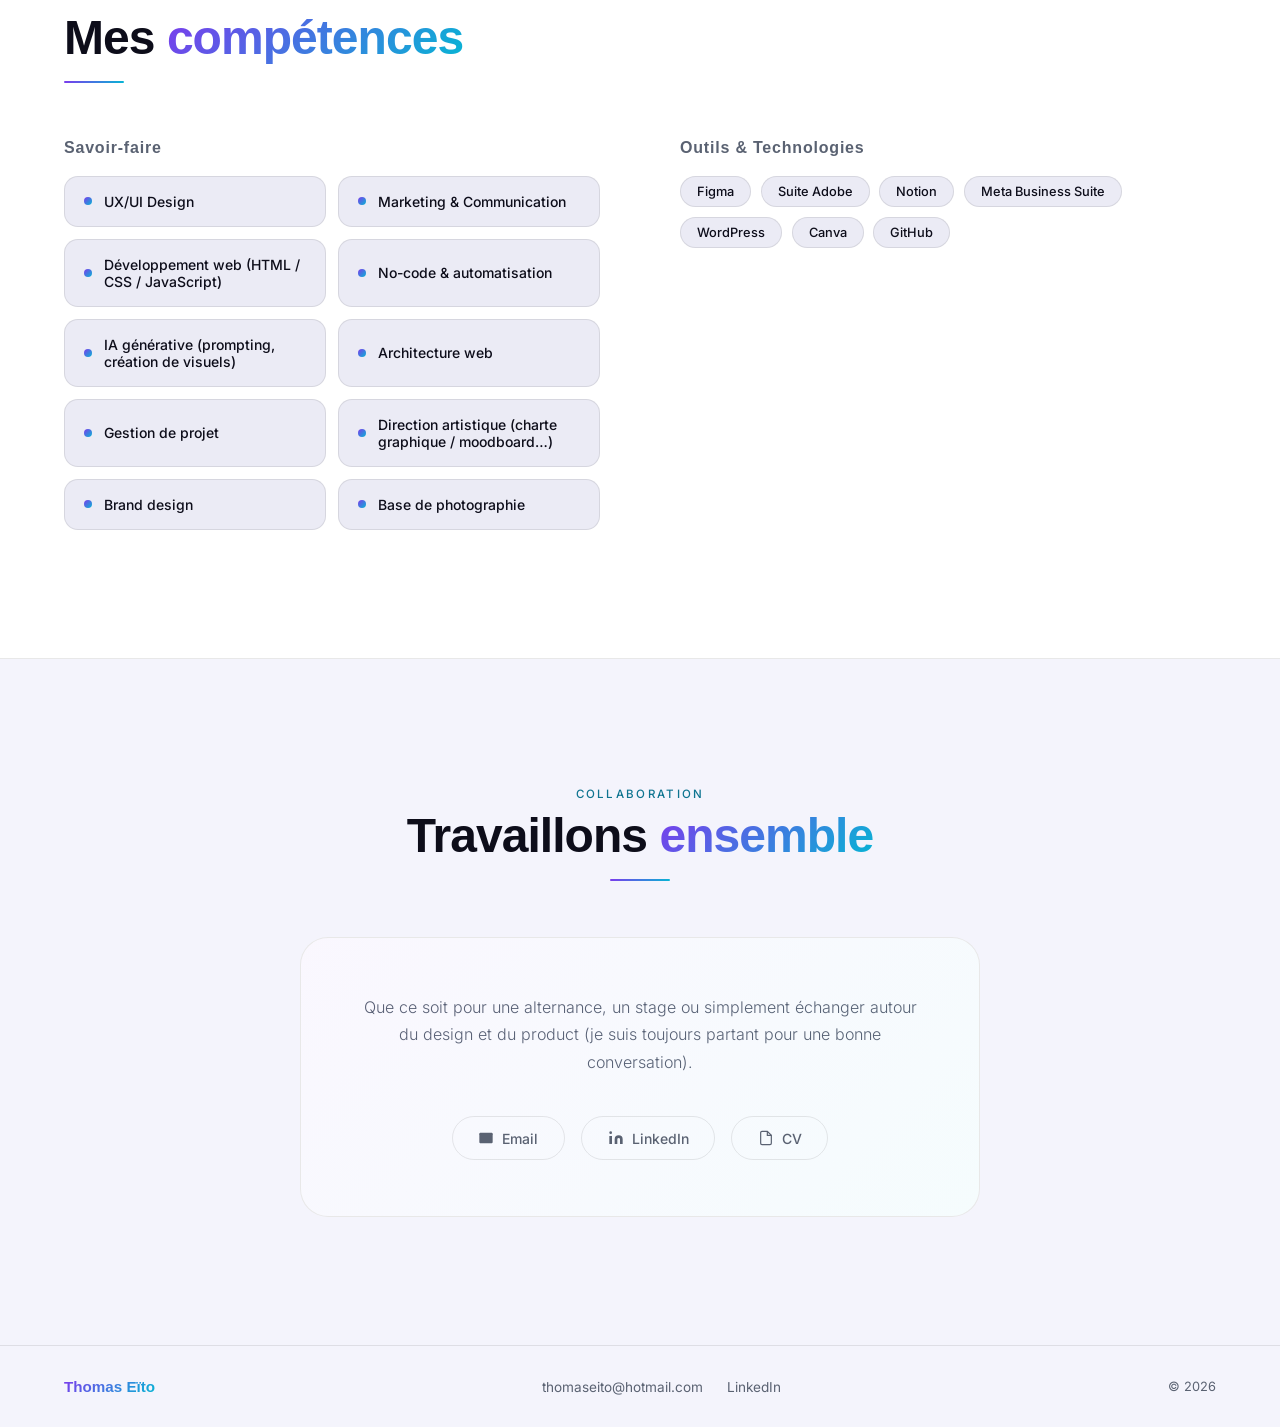
==== commit 54229cdf: "Accueil : carte OIKOS 105, projet en cours Site vitrine d'un cabinet d'architecture d'intérieur. Vig" ====
--- a/index.html
+++ b/index.html
@@ -82,6 +82,25 @@
         </div>
 
         <div class="reveal reveal-delay-1">
+          <div class="project-card wip">
+            <div class="project-thumb top">
+              <img src="images/oikos105/apercu.webp" width="1440" height="810" alt="Maquette Figma de la page d'accueil du site OIKOS 105" />
+              <span class="wip-badge">En cours</span>
+            </div>
+            <div class="project-body">
+              <div class="project-tags">
+                <span class="tag">Web Design</span>
+                <span class="tag">UX/UI</span>
+                <span class="tag cyan">Figma</span>
+              </div>
+              <h3 class="project-name">OIKOS 105</h3>
+              <p class="project-desc">Site vitrine d'un cabinet d'architecture d'intérieur (maquette Figma de 11 pages terminée, développement en cours).</p>
+              <span class="project-link soon">Bientôt disponible</span>
+            </div>
+          </div>
+        </div>
+
+        <div class="reveal reveal-delay-2">
           <div class="project-card">
             <a href="saint-archive.html" class="card-full-link" aria-label="Voir 1300SAINT.ARCHIVE"></a>
             <div class="project-thumb">
@@ -103,7 +122,7 @@
           </div>
         </div>
 
-        <div class="reveal reveal-delay-2">
+        <div class="reveal reveal-delay-3">
           <div class="project-card">
             <a href="ags-basket.html" class="card-full-link" aria-label="Voir AGS Basket"></a>
             <div class="project-thumb logo">
@@ -125,7 +144,7 @@
           </div>
         </div>
 
-        <div class="reveal reveal-delay-3">
+        <div class="reveal reveal-delay-4">
           <div class="project-card">
             <a href="yeat-insta.html" class="card-full-link" aria-label="Voir @shmunk1_"></a>
             <div class="project-thumb">
--- a/css/style.css
+++ b/css/style.css
@@ -34,6 +34,9 @@
   animation: pageIn 0.4s cubic-bezier(0.23,1,0.32,1) both;
 }
 main { position: relative; z-index: 1; }
+/* Pas de sélection de texte, ni de menu ou de glisser-déposer sur les images (aussi au toucher long sur mobile) */
+html { -webkit-user-select: none; user-select: none; -webkit-touch-callout: none; }
+img, video { -webkit-user-drag: none; }
 :focus-visible { outline: 2px solid var(--accent2); outline-offset: 3px; }
 
 .nav-logo, .footer-logo, .stat-value, .hero-name span, .section-title span, .project-title span {
@@ -108,6 +111,9 @@
 }
 footer p { font-size: 0.8rem; color: var(--muted); }
 .footer-logo { font-family: 'Syne', sans-serif; font-weight: 800; font-size: 0.95rem; }
+.footer-links { display: flex; flex-wrap: wrap; justify-content: center; gap: 0.5rem 1.5rem; }
+.footer-links a { font-size: 0.85rem; color: var(--muted); text-decoration: none; transition: color 0.25s ease; }
+.footer-links a:hover { color: var(--text); }
 
 /* ── Apparition au scroll (seulement si le JS tourne) ── */
 .js .reveal {
@@ -155,7 +161,7 @@
 /* ── Responsive ───────────────────────────────── */
 @media (max-width: 768px) {
   nav { padding: 1.2rem 1.5rem; }
-  footer { flex-direction: column; gap: 0.5rem; text-align: center; padding: 1.5rem; }
+  footer { flex-direction: column; gap: 0.75rem; text-align: center; padding: 1.5rem; }
   #settings-btn { right: 1rem; bottom: 1rem; }
   #back-top { left: 1rem; bottom: 1rem; }
   #settings-panel { right: 1rem; bottom: 4.5rem; }
--- a/css/home.css
+++ b/css/home.css
@@ -147,6 +147,24 @@
 }
 .project-card:hover .project-link { gap: 0.6rem; }
 
+/* Projet en cours : carte non cliquable, sans effet de survol */
+.project-card.wip:hover { transform: none; box-shadow: none; border-color: var(--border); }
+.project-card.wip:hover .project-thumb img { transform: none; }
+.project-link.soon { color: var(--muted); }
+.wip-badge {
+  position: absolute; top: 1rem; right: 1rem; z-index: 1;
+  display: inline-flex; align-items: center; gap: 0.45rem;
+  padding: 0.35rem 0.8rem; border-radius: 99px;
+  background: rgba(10,10,10,0.75); backdrop-filter: blur(6px);
+  color: #fff; font-size: 0.68rem; font-weight: 600;
+  letter-spacing: 0.12em; text-transform: uppercase;
+}
+.wip-badge::before {
+  content: ''; width: 7px; height: 7px; border-radius: 50%;
+  background: #f59e0b; animation: wipPulse 1.6s ease-in-out infinite;
+}
+@keyframes wipPulse { 50% { opacity: 0.3; } }
+
 /* ── Compétences ──────────────────────────────── */
 #skills {
   padding: 8rem 4rem;
